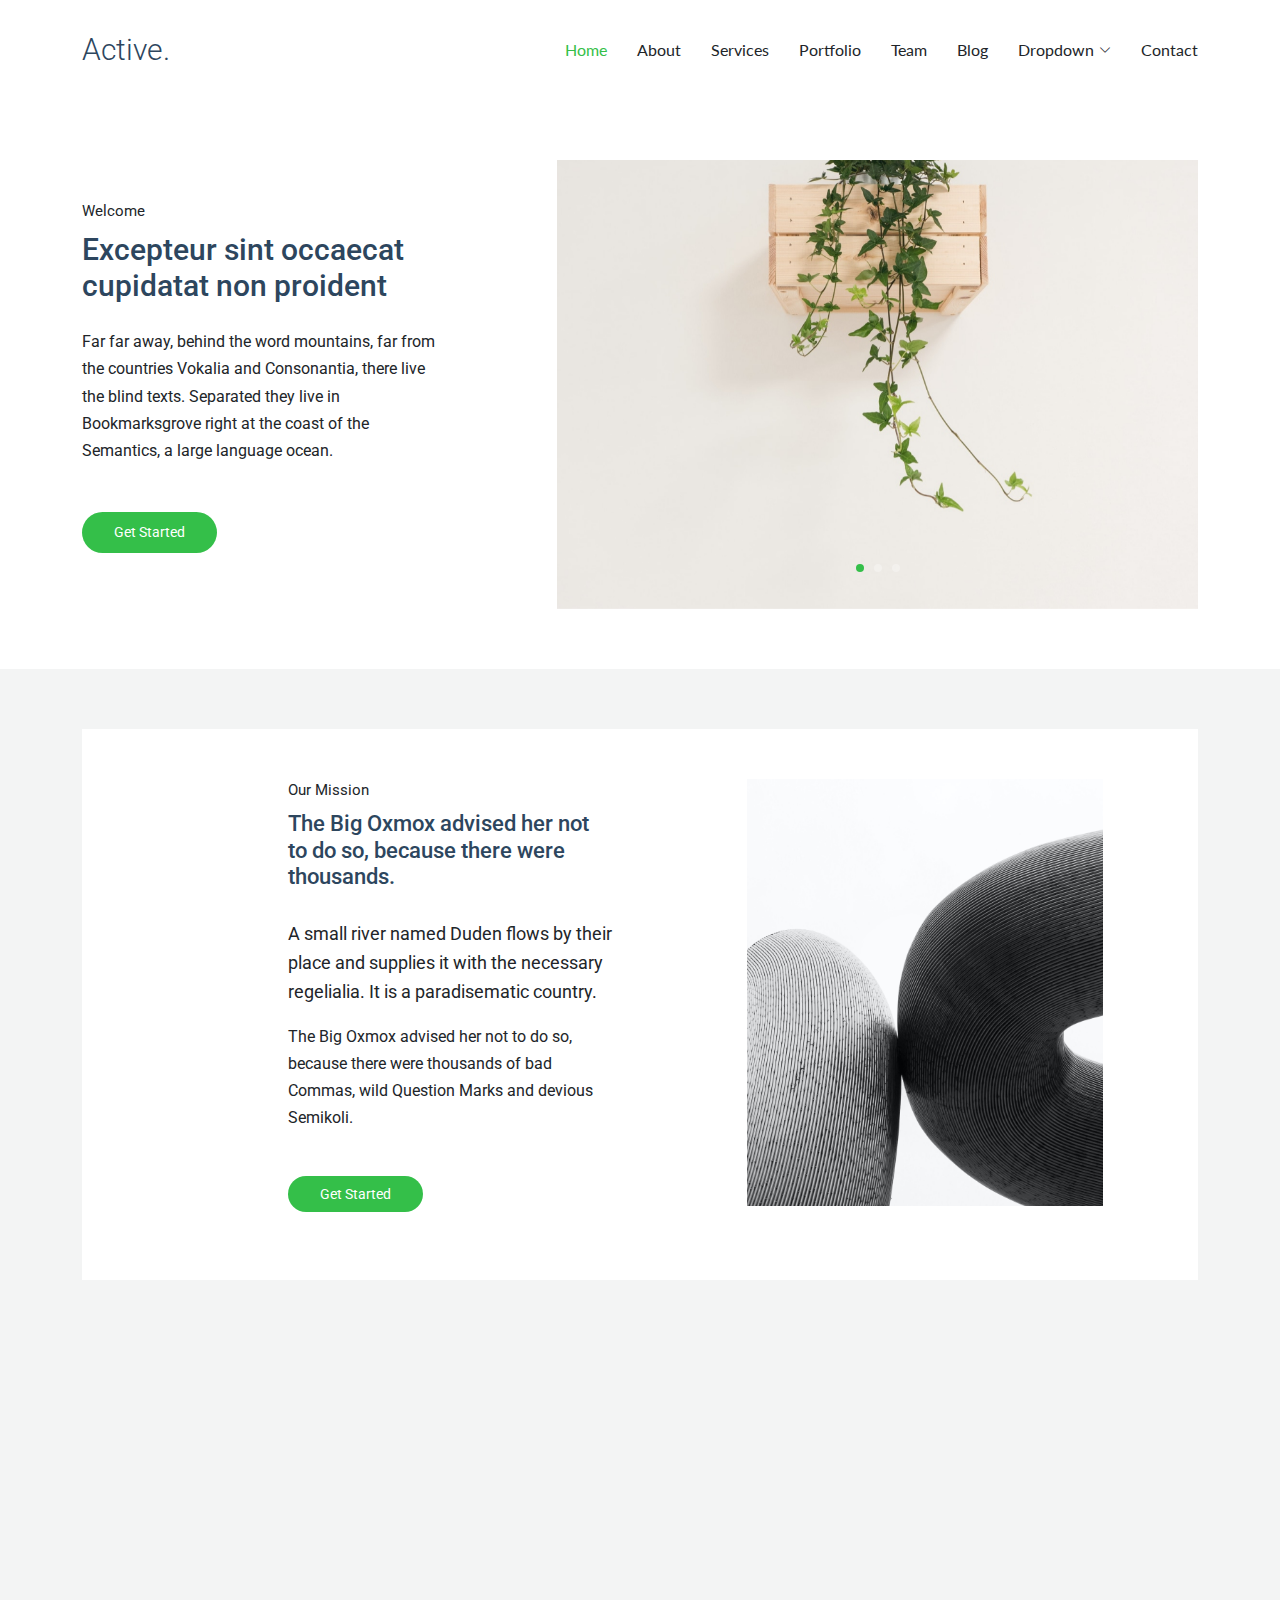
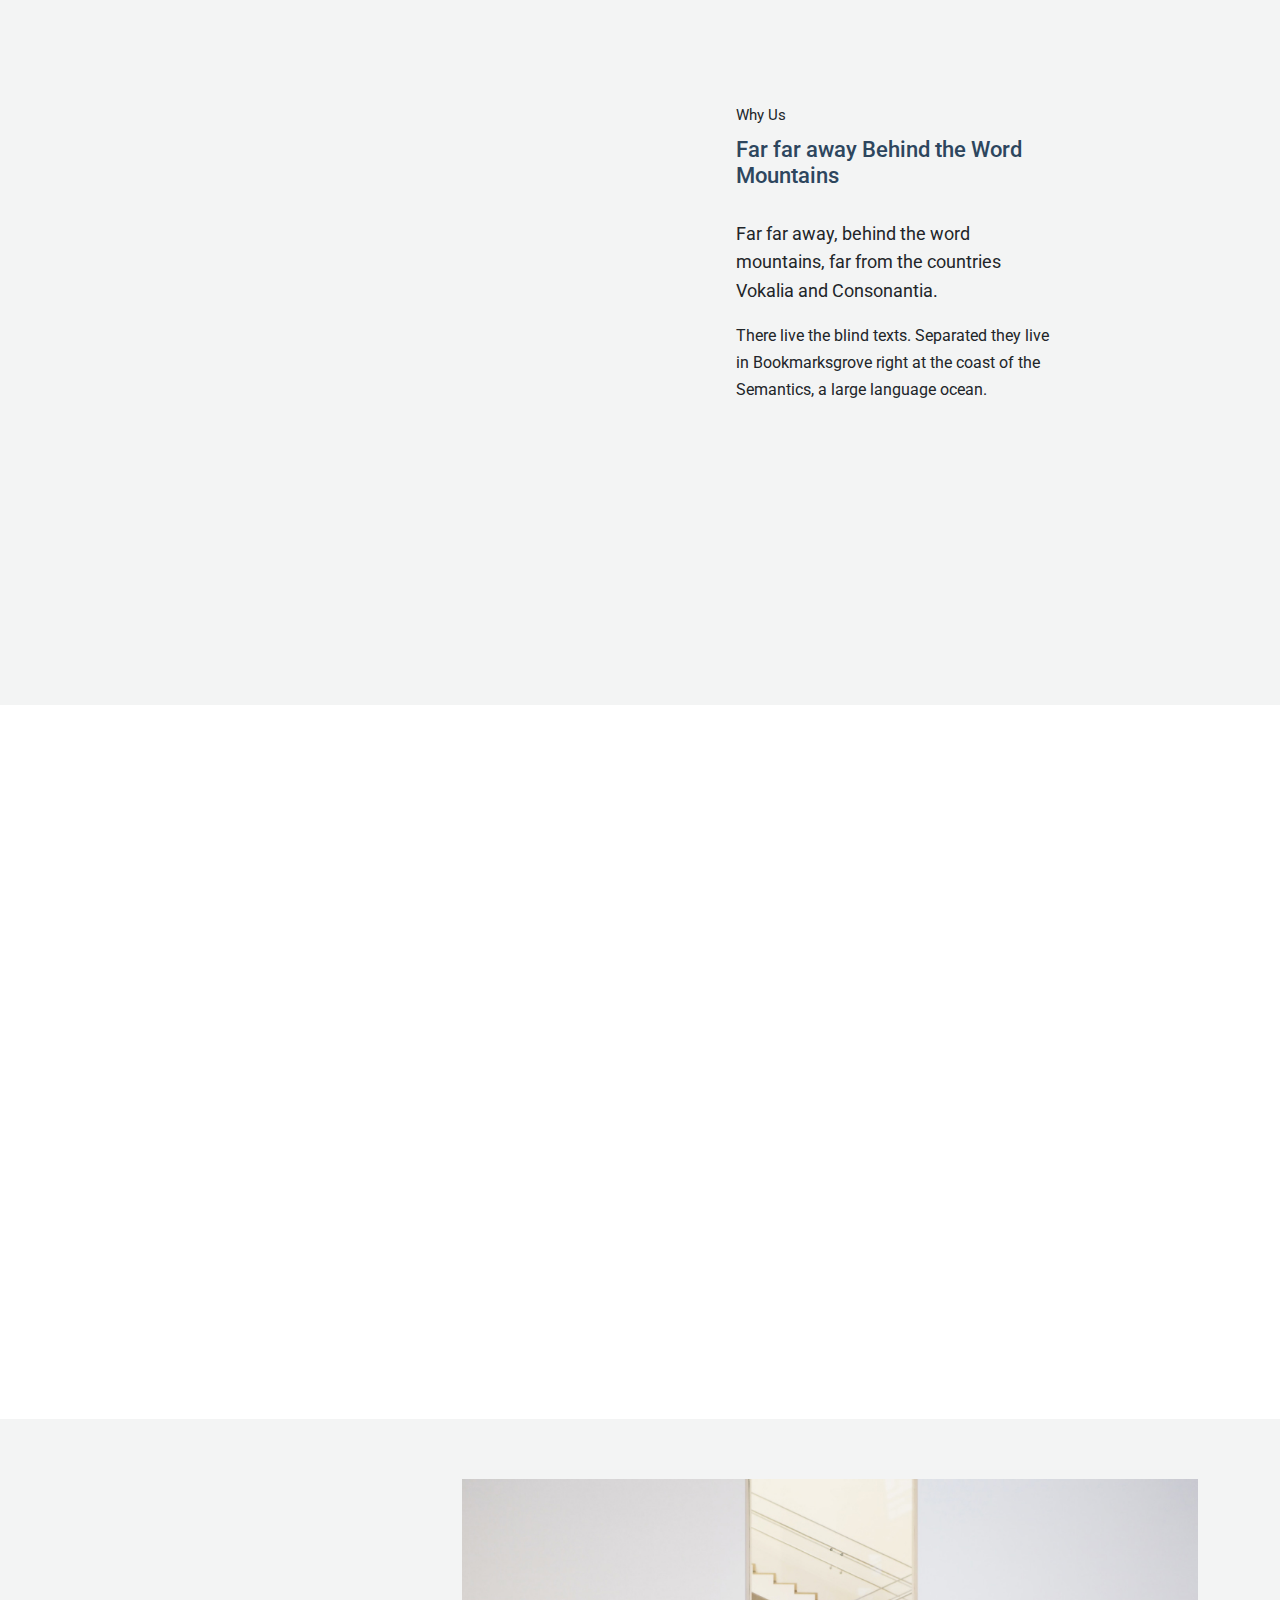
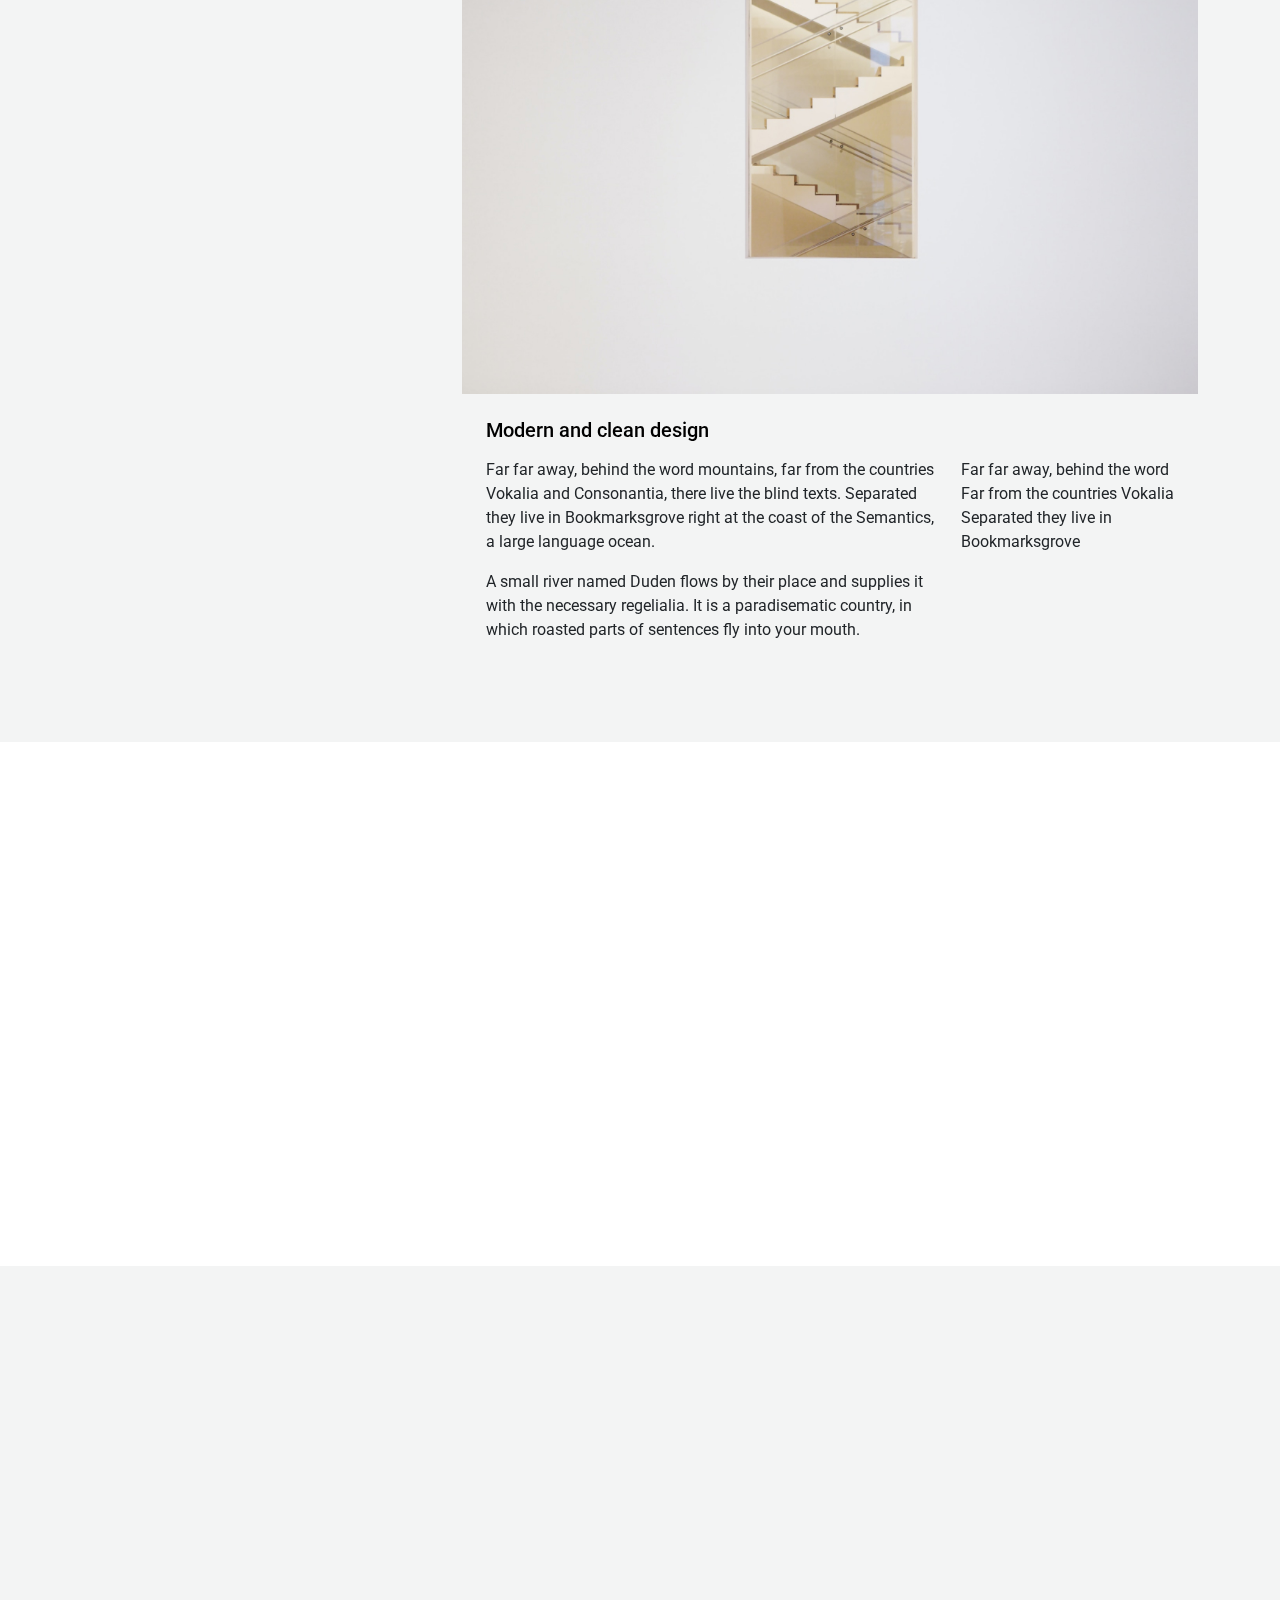
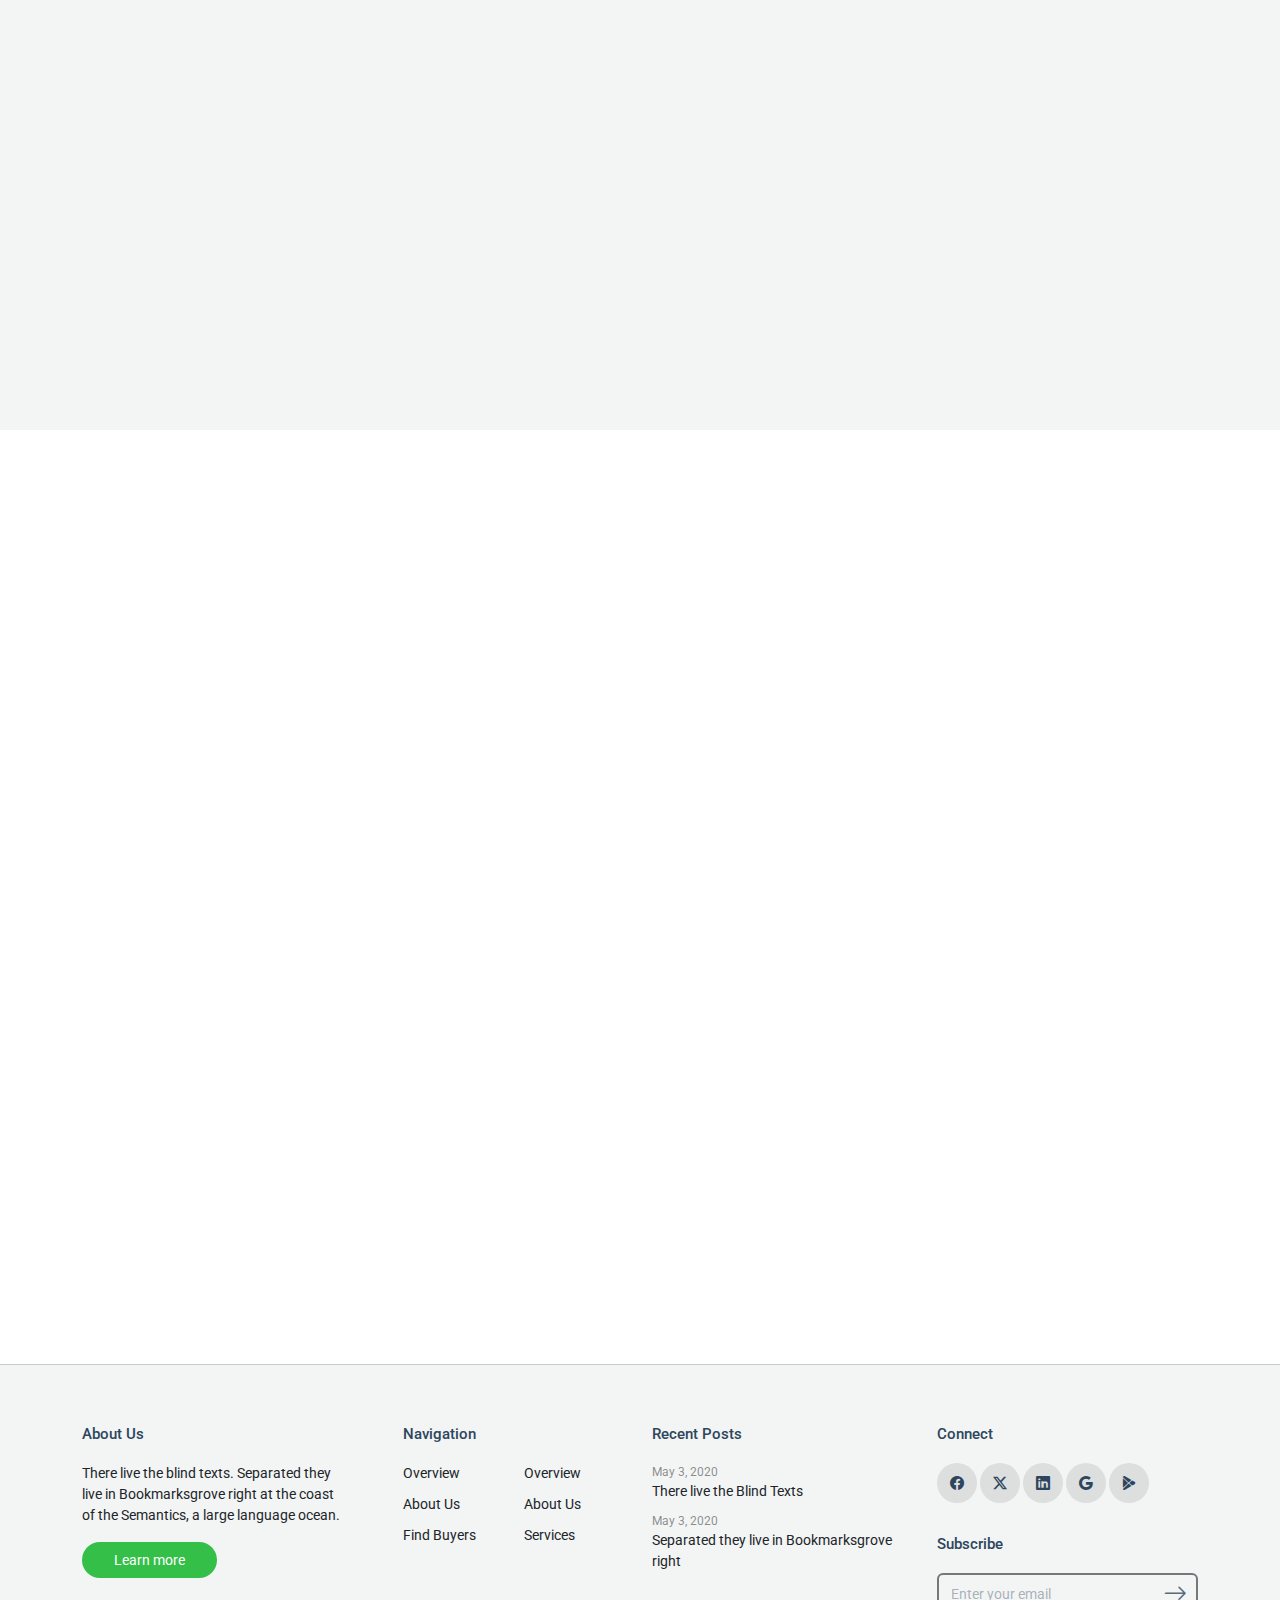
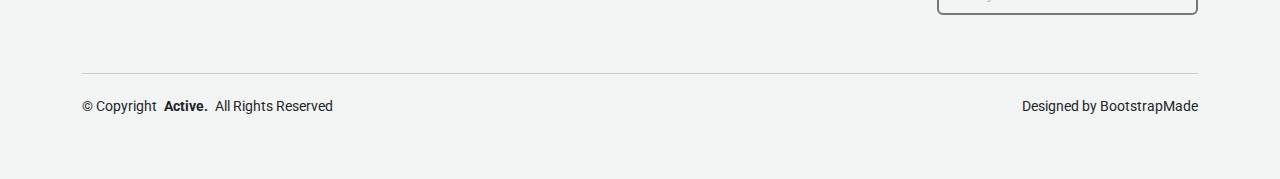
==== index.html @ b778bd04 "commit initial" ====
<!DOCTYPE html>
<html lang="en">

<head>
  <meta charset="utf-8">
  <meta content="width=device-width, initial-scale=1.0" name="viewport">
  <title>Index - Active Bootstrap Template</title>
  <meta content="" name="description">
  <meta content="" name="keywords">

  <!-- Favicons -->
  <link href="assets/img/favicon.png" rel="icon">
  <link href="assets/img/apple-touch-icon.png" rel="apple-touch-icon">

  <!-- Fonts -->
  <link href="https://fonts.googleapis.com" rel="preconnect">
  <link href="https://fonts.gstatic.com" rel="preconnect" crossorigin>
  <link href="https://fonts.googleapis.com/css2?family=Roboto:ital,wght@0,100;0,300;0,400;0,500;0,700;0,900;1,100;1,300;1,400;1,500;1,700;1,900&family=Lato:ital,wght@0,100;0,300;0,400;0,700;0,900;1,100;1,300;1,400;1,700;1,900&display=swap" rel="stylesheet">

  <!-- Vendor CSS Files -->
  <link href="assets/vendor/bootstrap/css/bootstrap.min.css" rel="stylesheet">
  <link href="assets/vendor/bootstrap-icons/bootstrap-icons.css" rel="stylesheet">
  <link href="assets/vendor/aos/aos.css" rel="stylesheet">
  <link href="assets/vendor/swiper/swiper-bundle.min.css" rel="stylesheet">
  <link href="assets/vendor/glightbox/css/glightbox.min.css" rel="stylesheet">

  <!-- Main CSS File -->
  <link href="assets/css/main.css" rel="stylesheet">

  <!-- =======================================================
  * Template Name: Active
  * Template URL: https://bootstrapmade.com/active-bootstrap-website-template/
  * Updated: Jun 29 2024 with Bootstrap v5.3.3
  * Author: BootstrapMade.com
  * License: https://bootstrapmade.com/license/
  ======================================================== -->
</head>

<body class="index-page">

  <header id="header" class="header d-flex align-items-center sticky-top">
    <div class="container-fluid container-xl position-relative d-flex align-items-center justify-content-between">

      <a href="index.html" class="logo d-flex align-items-center">
        <!-- Uncomment the line below if you also wish to use an image logo -->
        <!-- <img src="assets/img/logo.png" alt=""> -->
        <h1 class="sitename">Active.</h1>
      </a>

      <nav id="navmenu" class="navmenu">
        <ul>
          <li><a href="index.html" class="active">Home</a></li>
          <li><a href="about.html">About</a></li>
          <li><a href="services.html">Services</a></li>
          <li><a href="portfolio.html">Portfolio</a></li>
          <li><a href="team.html">Team</a></li>
          <li><a href="blog.html">Blog</a></li>
          <li class="dropdown"><a href="#"><span>Dropdown</span> <i class="bi bi-chevron-down toggle-dropdown"></i></a>
            <ul>
              <li><a href="#">Dropdown 1</a></li>
              <li class="dropdown"><a href="#"><span>Deep Dropdown</span> <i class="bi bi-chevron-down toggle-dropdown"></i></a>
                <ul>
                  <li><a href="#">Deep Dropdown 1</a></li>
                  <li><a href="#">Deep Dropdown 2</a></li>
                  <li><a href="#">Deep Dropdown 3</a></li>
                  <li><a href="#">Deep Dropdown 4</a></li>
                  <li><a href="#">Deep Dropdown 5</a></li>
                </ul>
              </li>
              <li><a href="#">Dropdown 2</a></li>
              <li><a href="#">Dropdown 3</a></li>
              <li><a href="#">Dropdown 4</a></li>
            </ul>
          </li>
          <li><a href="contact.html">Contact</a></li>
        </ul>
        <i class="mobile-nav-toggle d-xl-none bi bi-list"></i>
      </nav>

    </div>
  </header>

  <main class="main">

    <!-- About Section -->
    <section id="about" class="about section">

      <div class="container">
        <div class="row align-items-center justify-content-between">
          <div class="col-lg-7 mb-5 mb-lg-0 order-lg-2" data-aos="fade-up" data-aos-delay="400">
            <div class="swiper init-swiper">
              <script type="application/json" class="swiper-config">
                {
                  "loop": true,
                  "speed": 600,
                  "autoplay": {
                    "delay": 5000
                  },
                  "slidesPerView": "auto",
                  "pagination": {
                    "el": ".swiper-pagination",
                    "type": "bullets",
                    "clickable": true
                  },
                  "breakpoints": {
                    "320": {
                      "slidesPerView": 1,
                      "spaceBetween": 40
                    },
                    "1200": {
                      "slidesPerView": 1,
                      "spaceBetween": 1
                    }
                  }
                }
              </script>
              <div class="swiper-wrapper">
                <div class="swiper-slide">
                  <img src="assets/img/img_h_6.jpg" alt="Image" class="img-fluid">
                </div>
                <div class="swiper-slide">
                  <img src="assets/img/img_h_7.jpg" alt="Image" class="img-fluid">
                </div>
                <div class="swiper-slide">
                  <img src="assets/img/img_h_8.jpg" alt="Image" class="img-fluid">
                </div>
              </div>
              <div class="swiper-pagination"></div>
            </div>
          </div>
          <div class="col-lg-4 order-lg-1">
            <span class="section-subtitle" data-aos="fade-up">Welcome</span>
            <h1 class="mb-4" data-aos="fade-up">
              Excepteur sint occaecat cupidatat non proident
            </h1>
            <p data-aos="fade-up">
              Far far away, behind the word mountains, far from the countries
              Vokalia and Consonantia, there live the blind texts. Separated they
              live in Bookmarksgrove right at the coast of the Semantics, a large
              language ocean.
            </p>
            <p class="mt-5" data-aos="fade-up">
              <a href="#" class="btn btn-get-started">Get Started</a>
            </p>
          </div>
        </div>
      </div>
    </section><!-- /About Section -->

    <!-- About 2 Section -->
    <section id="about-2" class="about-2 section light-background">

      <div class="container">
        <div class="content">
          <div class="row justify-content-center">
            <div class="col-sm-12 col-md-5 col-lg-4 col-xl-4 order-lg-2 offset-xl-1 mb-4">
              <div class="img-wrap text-center text-md-left" data-aos="fade-up" data-aos-delay="100">
                <div class="img">
                  <img src="assets/img/img_v_3.jpg" alt="circle image" class="img-fluid">
                </div>
              </div>
            </div>

            <div class="offset-md-0 offset-lg-1 col-sm-12 col-md-5 col-lg-5 col-xl-4" data-aos="fade-up">
              <div class="px-3">
                <span class="content-subtitle">Our Mission</span>
                <h2 class="content-title text-start">
                  The Big Oxmox advised her not to do so, because there were
                  thousands.
                </h2>
                <p class="lead">
                  A small river named Duden flows by their place and supplies it
                  with the necessary regelialia. It is a paradisematic country.
                </p>
                <p class="mb-5">
                  The Big Oxmox advised her not to do so, because there were
                  thousands of bad Commas, wild Question Marks and devious Semikoli.
                </p>
                <p>
                  <a href="#" class="btn-get-started">Get Started</a>
                </p>
              </div>
            </div>
          </div>
        </div>
      </div>
    </section><!-- /About 2 Section -->

    <!-- Services Section -->
    <section id="services" class="services section light-background">

      <div class="container">
        <div class="row gy-4 justify-content-center">

          <div class="col-lg-3">
            <div class="services-item" data-aos="fade-up">
              <div class="services-icon">
                <i class="bi bi-bullseye"></i>
              </div>
              <div>
                <h3>Technology</h3>
                <p>Separated they live in Bookmarksgrove right at the coast</p>
              </div>
            </div>
          </div>

          <div class="col-lg-3">
            <div class="services-item" data-aos="fade-up" data-aos-delay="100">
              <div class="services-icon">
                <i class="bi bi-command"></i>
              </div>
              <div>
                <h3>Web Design</h3>
                <p>Separated they live in Bookmarksgrove right at the coast</p>
              </div>
            </div>
          </div>

          <div class="col-lg-3">
            <div class="services-item" data-aos="fade-up" data-aos-delay="200">
              <div class="services-icon">
                <i class="bi bi-bar-chart"></i>
              </div>
              <div>
                <h3>Branding</h3>
                <p>Separated they live in Bookmarksgrove right at the coast</p>
              </div>
            </div>
          </div>

        </div>
      </div>
    </section><!-- /Services Section -->

    <!-- Stats Section -->
    <section id="stats" class="stats section light-background">

      <div class="container">

        <div class="row gy-4 justify-content-center">

          <div class="col-lg-5">
            <div class="images-overlap">
              <img src="assets/img/img_v_1.jpg" alt="student" class="img-fluid img-1" data-aos="fade-up">
            </div>
          </div>

          <div class="col-lg-4 ps-lg-5">
            <span class="content-subtitle">Why Us</span>
            <h2 class="content-title">Far far away Behind the Word Mountains</h2>
            <p class="lead">
              Far far away, behind the word mountains, far from the countries
              Vokalia and Consonantia.
            </p>
            <p class="mb-5">
              There live the blind texts. Separated they live in Bookmarksgrove
              right at the coast of the Semantics, a large language ocean.
            </p>
            <div class="row mb-5 count-numbers">

              <!-- Start Stats Item -->
              <div class="col-4 counter" data-aos="fade-up" data-aos-delay="100">
                <span data-purecounter-separator="true" data-purecounter-start="0" data-purecounter-end="3919" data-purecounter-duration="1" class="purecounter number"></span>
                <span class="d-block">Coffee</span>
              </div>
              <!-- End Stats Item -->

              <!-- Start Stats Item -->
              <div class="col-4 counter" data-aos="fade-up" data-aos-delay="200">
                <span data-purecounter-separator="true" data-purecounter-start="0" data-purecounter-end="2831" data-purecounter-duration="1" class="purecounter number"></span>
                <span class="d-block">Codes</span>
              </div>
              <!-- End Stats Item -->

              <!-- Start Stats Item -->
              <div class="col-4 counter" data-aos="fade-up" data-aos-delay="300">
                <span data-purecounter-separator="true" data-purecounter-start="0" data-purecounter-end="1914" data-purecounter-duration="1" class="purecounter number"></span>
                <span class="d-block">Projects</span>
              </div>
              <!-- End Stats Item -->

            </div>
          </div>

        </div>

      </div>
    </section><!-- /Stats Section -->

    <!-- Blog Posts Section -->
    <section id="blog-posts" class="blog-posts section">
      <!-- Section Title -->
      <div class="container section-title" data-aos="fade-up">
        <p>Recent Posts</p>
        <h2>Blog Posts</h2>
      </div><!-- End Section Title -->
      <div class="container">

        <div class="row gy-4">
          <div class="col-md-6 col-lg-4">
            <div class="post-entry" data-aos="fade-up" data-aos-delay="100">
              <a href="#" class="thumb d-block"><img src="assets/img/img_h_4.jpg" alt="Image" class="img-fluid rounded"></a>

              <div class="post-content">
                <div class="meta">
                  <a href="#" class="cat">Development</a> •
                  <span class="date">July 20, 2020</span>
                </div>
                <h3><a href="#">There live the blind texts they live</a></h3>
                <p>
                  Far far away, behind the word mountains, far from the countries
                  Vokalia and Consonantia, there live the blind texts.
                </p>

                <div class="d-flex author align-items-center">
                  <div class="pic">
                    <img src="assets/img/team/team-3.jpg" alt="Image" class="img-fluid rounded-circle">
                  </div>
                  <div class="author-name">
                    <strong class="d-block">Winston Gold</strong>
                    <span class="">Lead Product Designer</span>
                  </div>
                </div>
              </div>
            </div>
          </div>

          <div class="col-md-6 col-lg-4">
            <div class="post-entry" data-aos="fade-up" data-aos-delay="200">
              <a href="#" class="thumb d-block"><img src="assets/img/img_h_2.jpg" alt="Image" class="img-fluid rounded"></a>

              <div class="post-content">
                <div class="meta">
                  <a href="#" class="cat">Development</a> •
                  <span class="date">July 20, 2020</span>
                </div>
                <h3><a href="#">There live the blind texts they live</a></h3>
                <p>
                  Far far away, behind the word mountains, far from the countries
                  Vokalia and Consonantia, there live the blind texts.
                </p>

                <div class="d-flex author align-items-center">
                  <div class="pic">
                    <img src="assets/img/team/team-2.jpg" alt="Image" class="img-fluid rounded-circle">
                  </div>
                  <div class="author-name">
                    <strong class="d-block">Winston Gold</strong>
                    <span class="">Lead Product Designer</span>
                  </div>
                </div>
              </div>
            </div>
          </div>

          <div class="col-md-6 col-lg-4">
            <div class="post-entry" data-aos="fade-up" data-aos-delay="300">
              <a href="#" class="thumb d-block"><img src="assets/img/img_h_3.jpg" alt="Image" class="img-fluid rounded"></a>

              <div class="post-content">
                <div class="meta">
                  <a href="#" class="cat">Development</a> •
                  <span class="date">July 20, 2020</span>
                </div>
                <h3><a href="#">There live the blind texts they live</a></h3>
                <p>
                  Far far away, behind the word mountains, far from the countries
                  Vokalia and Consonantia, there live the blind texts.
                </p>

                <div class="d-flex author align-items-center">
                  <div class="pic">
                    <img src="assets/img/team/team-1.jpg" alt="Image" class="img-fluid rounded-circle">
                  </div>
                  <div class="author-name">
                    <strong class="d-block">Winston Gold</strong>
                    <span class="">Lead Product Designer</span>
                  </div>
                </div>
              </div>
            </div>
          </div>
        </div>
      </div>
    </section><!-- /Blog Posts Section -->

    <!-- Tabs Section -->
    <section id="tabs" class="tabs section light-background">

      <div class="container">
        <div class="row gap-x-lg-4 justify-content-between">
          <div class="col-lg-4 js-custom-dots">
            <a href="#" class="service-item link horizontal d-flex active" data-aos="fade-left" data-aos-delay="0">
              <div class="service-icon color-1 mb-4">
                <i class="bi bi-alarm"></i>
              </div>
              <!-- /.icon -->
              <div class="service-contents">
                <h3>Modern and clean design</h3>
                <p>
                  Far far away, behind the word mountains, far from the countries .
                </p>
              </div>
              <!-- /.service-contents-->
            </a>
            <!-- /.service -->

            <a href="#" class="service-item link horizontal d-flex" data-aos="fade-left" data-aos-delay="100">
              <div class="service-icon color-2 mb-4">
                <i class="bi bi-bag-check"></i>
              </div>
              <!-- /.icon -->
              <div class="service-contents">
                <h3>Sell Products</h3>
                <p>
                  Far far away, behind the word mountains, far from the countries .
                </p>
              </div>
              <!-- /.service-contents-->
            </a>
            <!-- /.service -->

            <a href="#" class="service-item link horizontal d-flex" data-aos="fade-left" data-aos-delay="200">
              <div class="service-icon color-3 mb-4">
                <i class="bi bi-briefcase"></i>
              </div>
              <!-- /.icon -->
              <div class="service-contents">
                <h3>Success Every Day</h3>
                <p>
                  Far far away, behind the word mountains, far from the countries .
                </p>
              </div>
              <!-- /.service-contents-->
            </a>
            <!-- /.service -->

            <a href="#" class="service-item link horizontal d-flex" data-aos="fade-left" data-aos-delay="300">
              <div class="service-icon color-4 mb-4">
                <i class="bi bi-easel"></i>
              </div>
              <!-- /.icon -->
              <div class="service-contents">
                <h3>Bring Ideas to Life</h3>
                <p>
                  Far far away, behind the word mountains, far from the countries .
                </p>
              </div>
              <!-- /.service-contents-->
            </a>
            <!-- /.service -->
          </div>

          <div class="col-lg-8">
            <div class="swiper init-swiper-tabs">
              <script type="application/json" class="swiper-config">
                {
                  "loop": true,
                  "speed": 600,
                  "autoHeight": true,
                  "autoplay": {
                    "delay": 5000
                  },
                  "slidesPerView": "auto",
                  "pagination": {
                    "el": ".swiper-pagination",
                    "type": "bullets",
                    "clickable": true
                  },
                  "breakpoints": {
                    "320": {
                      "slidesPerView": 1,
                      "spaceBetween": 40
                    },
                    "1200": {
                      "slidesPerView": 1,
                      "spaceBetween": 1
                    }
                  }
                }
              </script>
              <div class="swiper-wrapper">
                <div class="swiper-slide">
                  <img src="assets/img/img_h_1.jpg" alt="Image" class="img-fluid">
                  <div class="p-4">
                    <h3 class="text-black h5 mb-3">Modern and clean design</h3>
                    <div class="row">
                      <div class="col-lg-8">
                        <p>
                          Far far away, behind the word mountains, far from the
                          countries Vokalia and Consonantia, there live the blind
                          texts. Separated they live in Bookmarksgrove right at the
                          coast of the Semantics, a large language ocean.
                        </p>
                        <p>
                          A small river named Duden flows by their place and
                          supplies it with the necessary regelialia. It is a
                          paradisematic country, in which roasted parts of sentences
                          fly into your mouth.
                        </p>
                      </div>
                      <div class="col-lg-4">
                        <ul class="list-unstyled list-check">
                          <li>Far far away, behind the word</li>
                          <li>Far from the countries Vokalia</li>
                          <li>Separated they live in Bookmarksgrove</li>
                        </ul>
                      </div>
                    </div>
                  </div>
                </div>
                <div class="swiper-slide">
                  <img src="assets/img/img_h_2.jpg" alt="Image" class="img-fluid">
                </div>
                <div class="swiper-slide">
                  <img src="assets/img/img_h_3.jpg" alt="Image" class="img-fluid">
                </div>
                <div class="swiper-slide">
                  <img src="assets/img/img_h_4.jpg" alt="Image" class="img-fluid">
                </div>
              </div>
            </div>
          </div>
        </div>
      </div>
    </section><!-- /Tabs Section -->

    <!-- Services 2 Section -->
    <section id="services-2" class="services-2 section">

      <div class="container">
        <div class="row justify-content-center" data-aos="fade-up">
          <div class="col-md-6 col-lg-4">
            <span class="content-subtitle">Our Services</span>
            <h2 class="content-title">
              Far far away, behind the word mountains, far from the countries
              Vokalia
            </h2>
            <p class="lead">
              Far far away, behind the word mountains, far from the countries
              Vokalia and Consonantia, there live the blind texts.
            </p>
            <p class="mb-5">
              Separated they live in Bookmarksgrove right at the coast of the
              Semantics, a large language ocean.
            </p>
            <p>
              <a href="#" class="btn btn-get-started">Get Started</a>
            </p>
          </div>
          <div class="col-md-6 col-lg-6 ps-lg-5">
            <div class="row">
              <div class="col-6 col-sm-6 col-md-6 col-lg-6">
                <div class="services-item" data-aos="fade-up" data-aos-delay="">
                  <div class="services-icon">
                    <i class="bi bi-search"></i>
                  </div>
                  <div>
                    <h3>Square</h3>
                    <p>Separated they live in Bookmarksgrove right at the coast</p>
                  </div>
                </div>
              </div>
              <div class="col-6 col-sm-6 col-md-6 col-lg-6">
                <div class="services-item" data-aos="fade-up" data-aos-delay="100">
                  <div class="services-icon">
                    <i class="bi bi-command"></i>
                  </div>
                  <div>
                    <h3>Technology</h3>
                    <p>Separated they live in Bookmarksgrove right at the coast</p>
                  </div>
                </div>
              </div>
              <div class="col-6 col-sm-6 col-md-6 col-lg-6">
                <div class="services-item" data-aos="fade-up" data-aos-delay="200">
                  <div class="services-icon">
                    <i class="bi bi-grid"></i>
                  </div>
                  <div>
                    <h3>Brilliant Ideas</h3>
                    <p>Separated they live in Bookmarksgrove right at the coast</p>
                  </div>
                </div>
              </div>

              <div class="col-6 col-sm-6 col-md-6 col-lg-6">
                <div class="services-item" data-aos="fade-up" data-aos-delay="300">
                  <div class="services-icon">
                    <i class="bi bi-globe"></i>
                  </div>
                  <div>
                    <h3>Blueprint</h3>
                    <p>Separated they live in Bookmarksgrove right at the coast</p>
                  </div>
                </div>
              </div>
            </div>
          </div>
        </div>
      </div>
    </section><!-- /Services 2 Section -->

    <!-- Pricing Section -->
    <section id="pricing" class="pricing section light-background">

      <!-- Section Title -->
      <div class="container section-title" data-aos="fade-up">
        <p>Plans</p>
        <h2>Pricing Table</h2>
      </div><!-- End Section Title -->

      <div class="container">

        <div class="row gy-4">

          <div class="col-lg-4 col-md-6" data-aos="fade-up" data-aos-delay="100">
            <div class="pricing-item">
              <h3>Free</h3>
              <h4><sup>$</sup>0<span> / month</span></h4>
              <ul>
                <li>Aida dere</li>
                <li>Nec feugiat nisl</li>
                <li>Nulla at volutpat dola</li>
                <li class="na">Pharetra massa</li>
                <li class="na">Massa ultricies mi</li>
              </ul>
              <div class="btn-wrap">
                <a href="#" class="btn-buy">Buy Now</a>
              </div>
            </div>
          </div><!-- End Pricing Item -->

          <div class="col-lg-4 col-md-6" data-aos="fade-up" data-aos-delay="200">
            <div class="pricing-item recommended">
              <span class="recommended-badge">Recommended</span>
              <h3>Business</h3>
              <h4><sup>$</sup>19<span> / month</span></h4>
              <ul>
                <li>Aida dere</li>
                <li>Nec feugiat nisl</li>
                <li>Nulla at volutpat dola</li>
                <li>Pharetra massa</li>
                <li class="na">Massa ultricies mi</li>
              </ul>
              <div class="btn-wrap">
                <a href="#" class="btn-buy">Buy Now</a>
              </div>
            </div>
          </div><!-- End Pricing Item -->

          <div class="col-lg-4 col-md-6" data-aos="fade-up" data-aos-delay="300">
            <div class="pricing-item">
              <h3>Developer</h3>
              <h4><sup>$</sup>29<span> / month</span></h4>
              <ul>
                <li>Aida dere</li>
                <li>Nec feugiat nisl</li>
                <li>Nulla at volutpat dola</li>
                <li>Pharetra massa</li>
                <li>Massa ultricies mi</li>
              </ul>
              <div class="btn-wrap">
                <a href="#" class="btn-buy">Buy Now</a>
              </div>
            </div>
          </div><!-- End Pricing Item -->

        </div>

      </div>

    </section><!-- /Pricing Section -->

    <!-- Faq Section -->
    <section id="faq" class="faq section">
      <!-- Section Title -->
      <div class="container section-title" data-aos="fade-up">
        <p>Plans</p>
        <h2>Frequently Asked Questions</h2>
      </div><!-- End Section Title -->

      <div class="container" data-aos="fade-up">
        <div class="row">
          <div class="col-12">
            <div class="custom-accordion" id="accordion-faq">
              <div class="accordion-item">
                <h2 class="mb-0">
                  <button class="btn btn-link" type="button" data-bs-toggle="collapse" data-bs-target="#collapse-faq-1">
                    How to download and register?
                  </button>
                </h2>

                <div id="collapse-faq-1" class="collapse show" aria-labelledby="headingOne" data-parent="#accordion-faq">
                  <div class="accordion-body">
                    Far far away, behind the word mountains, far from the countries
                    Vokalia and Consonantia, there live the blind texts. Separated
                    they live in Bookmarksgrove right at the coast of the Semantics,
                    a large language ocean.
                  </div>
                </div>
              </div>
              <!-- .accordion-item -->

              <div class="accordion-item">
                <h2 class="mb-0">
                  <button class="btn btn-link collapsed" type="button" data-bs-toggle="collapse" data-bs-target="#collapse-faq-2" "="">
                How to create your paypal account?
              </button>
            </h2>
            <div id=" collapse-faq-2" class="collapse" aria-labelledby="headingTwo" data-parent="#accordion-faq">
                    <div class="accordion-body">
                      A small river named Duden flows by their place and supplies it
                      with the necessary regelialia. It is a paradisematic country, in
                      which roasted parts of sentences fly into your mouth.
                    </div>
              </div>
            </div>
            <!-- .accordion-item -->

            <div class="accordion-item">
              <h2 class="mb-0">
                <button class="btn btn-link collapsed" type="button" data-bs-toggle="collapse" data-bs-target="#collapse-faq-3">
                  How to link your paypal and bank account?
                </button>
              </h2>

              <div id="collapse-faq-3" class="collapse" aria-labelledby="headingThree" data-parent="#accordion-faq">
                <div class="accordion-body">
                  When she reached the first hills of the Italic Mountains, she
                  had a last view back on the skyline of her hometown
                  Bookmarksgrove, the headline of Alphabet Village and the subline
                  of her own road, the Line Lane. Pityful a rethoric question ran
                  over her cheek, then she continued her way.
                </div>
              </div>
            </div>
            <!-- .accordion-item -->

          </div>
        </div>
      </div>
      </div>
    </section><!-- /Faq Section -->

    <!-- Testimonials Section -->
    <section id="testimonials" class="testimonials section">
      <!-- Section Title -->
      <div class="container section-title" data-aos="fade-up">
        <p>Happy Customers</p>
        <h2>Testimonials</h2>
      </div><!-- End Section Title -->

      <div class="container" data-aos="fade-up">
        <div class="row justify-content-center">
          <div class="col-lg-7">
            <div class="swiper init-swiper">
              <script type="application/json" class="swiper-config">
                {
                  "loop": true,
                  "speed": 600,
                  "autoplay": {
                    "delay": 5000
                  },
                  "slidesPerView": "auto",
                  "pagination": {
                    "el": ".swiper-pagination",
                    "type": "bullets",
                    "clickable": true
                  },
                  "breakpoints": {
                    "320": {
                      "slidesPerView": 1,
                      "spaceBetween": 40
                    },
                    "1200": {
                      "slidesPerView": 1,
                      "spaceBetween": 1
                    }
                  }
                }
              </script>
              <div class="swiper-wrapper">
                <div class="swiper-slide">
                  <div class="testimonial mx-auto">
                    <figure class="img-wrap">
                      <img src="assets/img/testimonials/testimonials-1.jpg" alt="Image" class="img-fluid">
                    </figure>
                    <h3 class="name">Adam Aderson</h3>
                    <blockquote>
                      <p>
                        “There live the blind texts. Separated they live in
                        Bookmarksgrove right at the coast of the Semantics, a large
                        language ocean.”
                      </p>
                    </blockquote>
                  </div>
                </div>
                <div class="swiper-slide">
                  <div class="testimonial mx-auto">
                    <figure class="img-wrap">
                      <img src="assets/img/testimonials/testimonials-2.jpg" alt="Image" class="img-fluid">
                    </figure>
                    <h3 class="name">Lukas Devlin</h3>
                    <blockquote>
                      <p>
                        “There live the blind texts. Separated they live in
                        Bookmarksgrove right at the coast of the Semantics, a large
                        language ocean.”
                      </p>
                    </blockquote>
                  </div>
                </div>
                <div class="swiper-slide">
                  <div class="testimonial mx-auto">
                    <figure class="img-wrap">
                      <img src="assets/img/testimonials/testimonials-3.jpg" alt="Image" class="img-fluid">
                    </figure>
                    <h3 class="name">Kayla Bryant</h3>
                    <blockquote>
                      <p>
                        “There live the blind texts. Separated they live in
                        Bookmarksgrove right at the coast of the Semantics, a large
                        language ocean.”
                      </p>
                    </blockquote>
                  </div>
                </div>
              </div>
              <div class="swiper-pagination"></div>
            </div>
          </div>
        </div>
      </div>
    </section><!-- /Testimonials Section -->

  </main>

  <footer id="footer" class="footer light-background">
    <div class="container">
      <div class="row g-4">
        <div class="col-md-6 col-lg-3 mb-3 mb-md-0">
          <div class="widget">
            <h3 class="widget-heading">About Us</h3>
            <p class="mb-4">
              There live the blind texts. Separated they live in Bookmarksgrove
              right at the coast of the Semantics, a large language ocean.
            </p>
            <p class="mb-0">
              <a href="#" class="btn-learn-more">Learn more</a>
            </p>
          </div>
        </div>
        <div class="col-md-6 col-lg-3 ps-lg-5 mb-3 mb-md-0">
          <div class="widget">
            <h3 class="widget-heading">Navigation</h3>
            <ul class="list-unstyled float-start me-5">
              <li><a href="#">Overview</a></li>
              <li><a href="#">About Us</a></li>
              <li><a href="#">Find Buyers</a></li>
            </ul>
            <ul class="list-unstyled float-start">
              <li><a href="#">Overview</a></li>
              <li><a href="#">About Us</a></li>
              <li><a href="#">Services</a></li>
            </ul>
          </div>
        </div>
        <div class="col-md-6 col-lg-3 pl-lg-5">
          <div class="widget">
            <h3 class="widget-heading">Recent Posts</h3>
            <ul class="list-unstyled footer-blog-entry">
              <li>
                <span class="d-block date">May 3, 2020</span>
                <a href="#">There live the Blind Texts</a>
              </li>
              <li>
                <span class="d-block date">May 3, 2020</span>
                <a href="#">Separated they live in Bookmarksgrove right</a>
              </li>
            </ul>
          </div>
        </div>
        <div class="col-md-6 col-lg-3 pl-lg-5">
          <div class="widget">
            <h3 class="widget-heading">Connect</h3>
            <ul class="list-unstyled social-icons light mb-3">
              <li>
                <a href="#"><span class="bi bi-facebook"></span></a>
              </li>
              <li>
                <a href="#"><span class="bi bi-twitter-x"></span></a>
              </li>
              <li>
                <a href="#"><span class="bi bi-linkedin"></span></a>
              </li>
              <li>
                <a href="#"><span class="bi bi-google"></span></a>
              </li>
              <li>
                <a href="#"><span class="bi bi-google-play"></span></a>
              </li>
            </ul>
          </div>

          <div class="widget">
            <div class="footer-subscribe">
              <h3 class="widget-heading">Subscribe</h3>
              <form action="forms/newsletter.php" method="post" class="php-email-form">
                <div class="mb-2">
                  <input type="text" class="form-control" name="email" placeholder="Enter your email">

                  <button type="submit" class="btn btn-link">
                    <span class="bi bi-arrow-right"></span>
                  </button>
                </div>
                <div class="loading">Loading</div>
                <div class="error-message"></div>
                <div class="sent-message">
                  Your subscription request has been sent. Thank you!
                </div>
              </form>
            </div>
          </div>
        </div>
      </div>

      <div class="copyright d-flex flex-column flex-md-row align-items-center justify-content-md-between">
        <p>© <span>Copyright</span> <strong class="px-1 sitename">Active.</strong> <span>All Rights Reserved</span></p>
        <div class="credits">
          <!-- All the links in the footer should remain intact. -->
          <!-- You can delete the links only if you've purchased the pro version. -->
          <!-- Licensing information: https://bootstrapmade.com/license/ -->
          <!-- Purchase the pro version with working PHP/AJAX contact form: [buy-url] -->
          Designed by <a href="https://bootstrapmade.com/">BootstrapMade</a>
        </div>
      </div>
    </div>
  </footer>

  <!-- Scroll Top -->
  <a href="#" id="scroll-top" class="scroll-top d-flex align-items-center justify-content-center"><i class="bi bi-arrow-up-short"></i></a>

  <!-- Preloader -->
  <div id="preloader"></div>

  <!-- Vendor JS Files -->
  <script src="assets/vendor/bootstrap/js/bootstrap.bundle.min.js"></script>
  <script src="assets/vendor/php-email-form/validate.js"></script>
  <script src="assets/vendor/aos/aos.js"></script>
  <script src="assets/vendor/swiper/swiper-bundle.min.js"></script>
  <script src="assets/vendor/purecounter/purecounter_vanilla.js"></script>
  <script src="assets/vendor/glightbox/js/glightbox.min.js"></script>
  <script src="assets/vendor/imagesloaded/imagesloaded.pkgd.min.js"></script>
  <script src="assets/vendor/isotope-layout/isotope.pkgd.min.js"></script>

  <!-- Main JS File -->
  <script src="assets/js/main.js"></script>

</body>

</html>
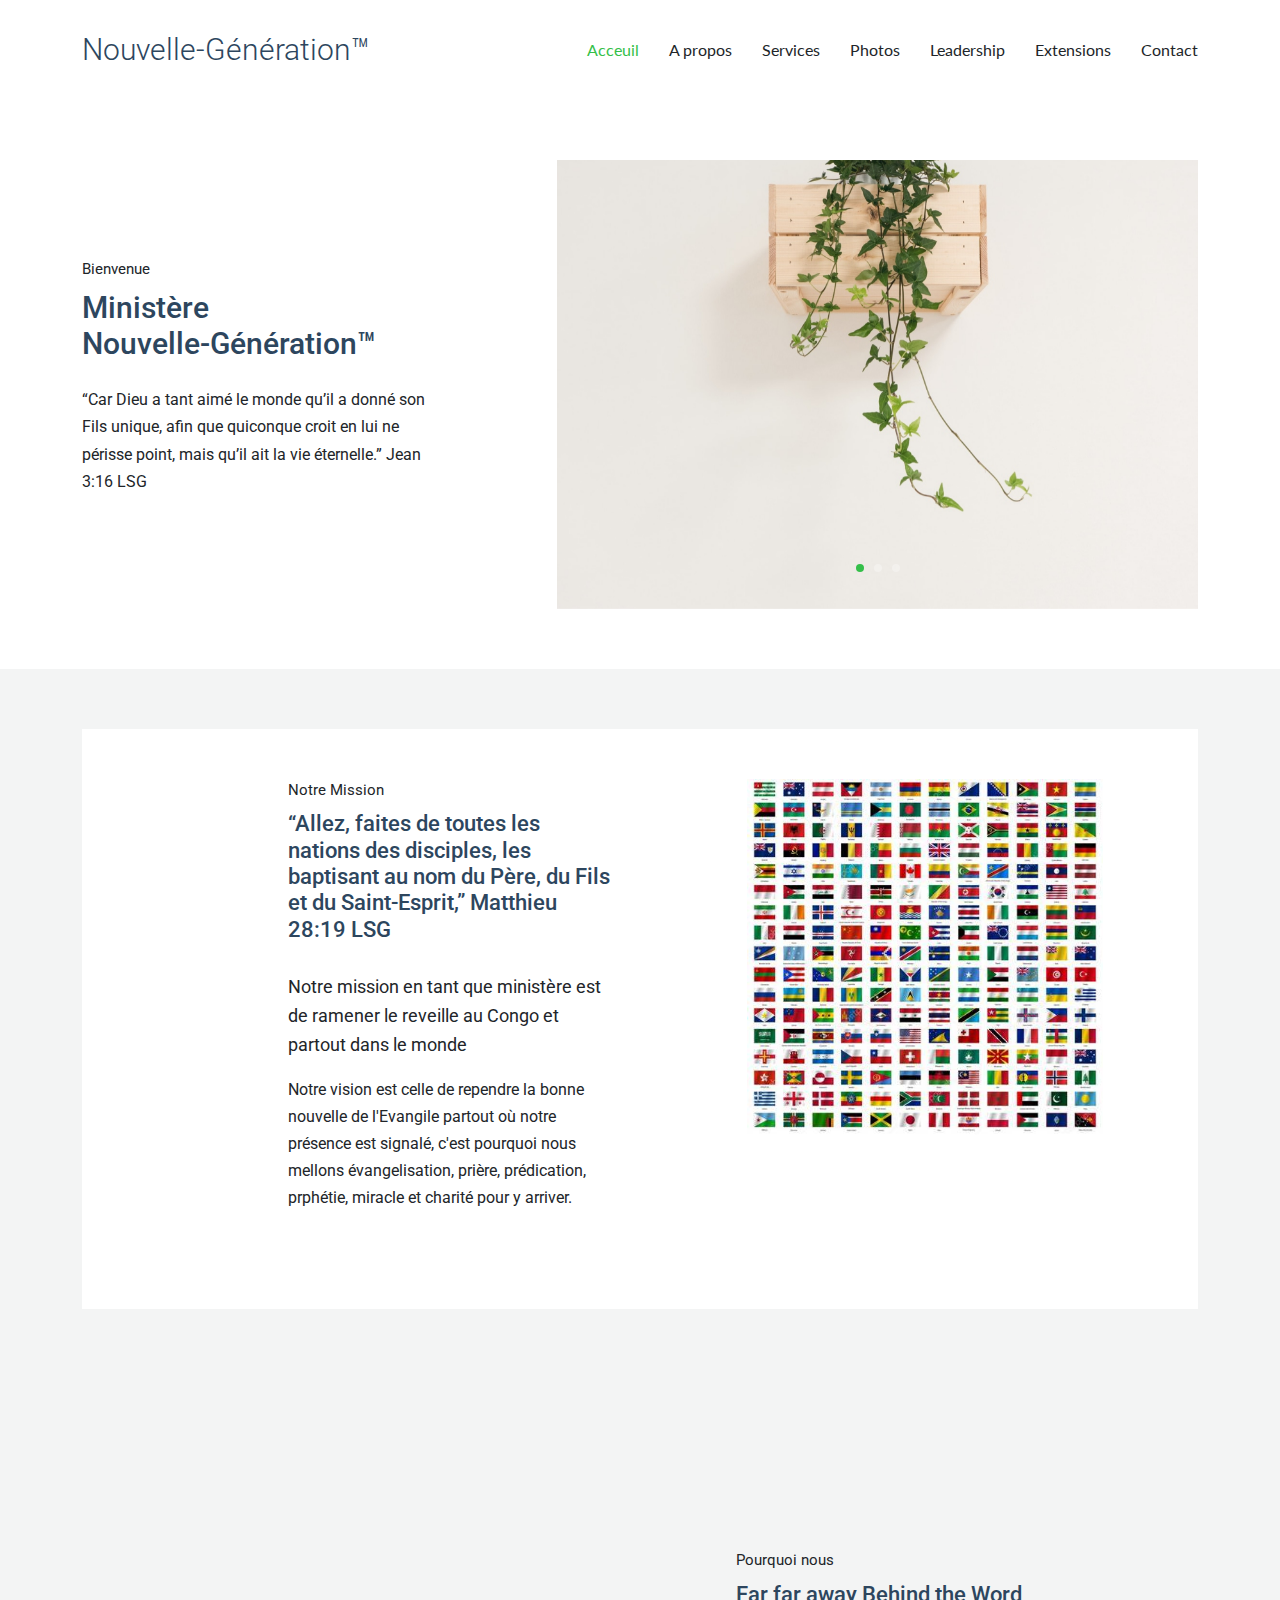
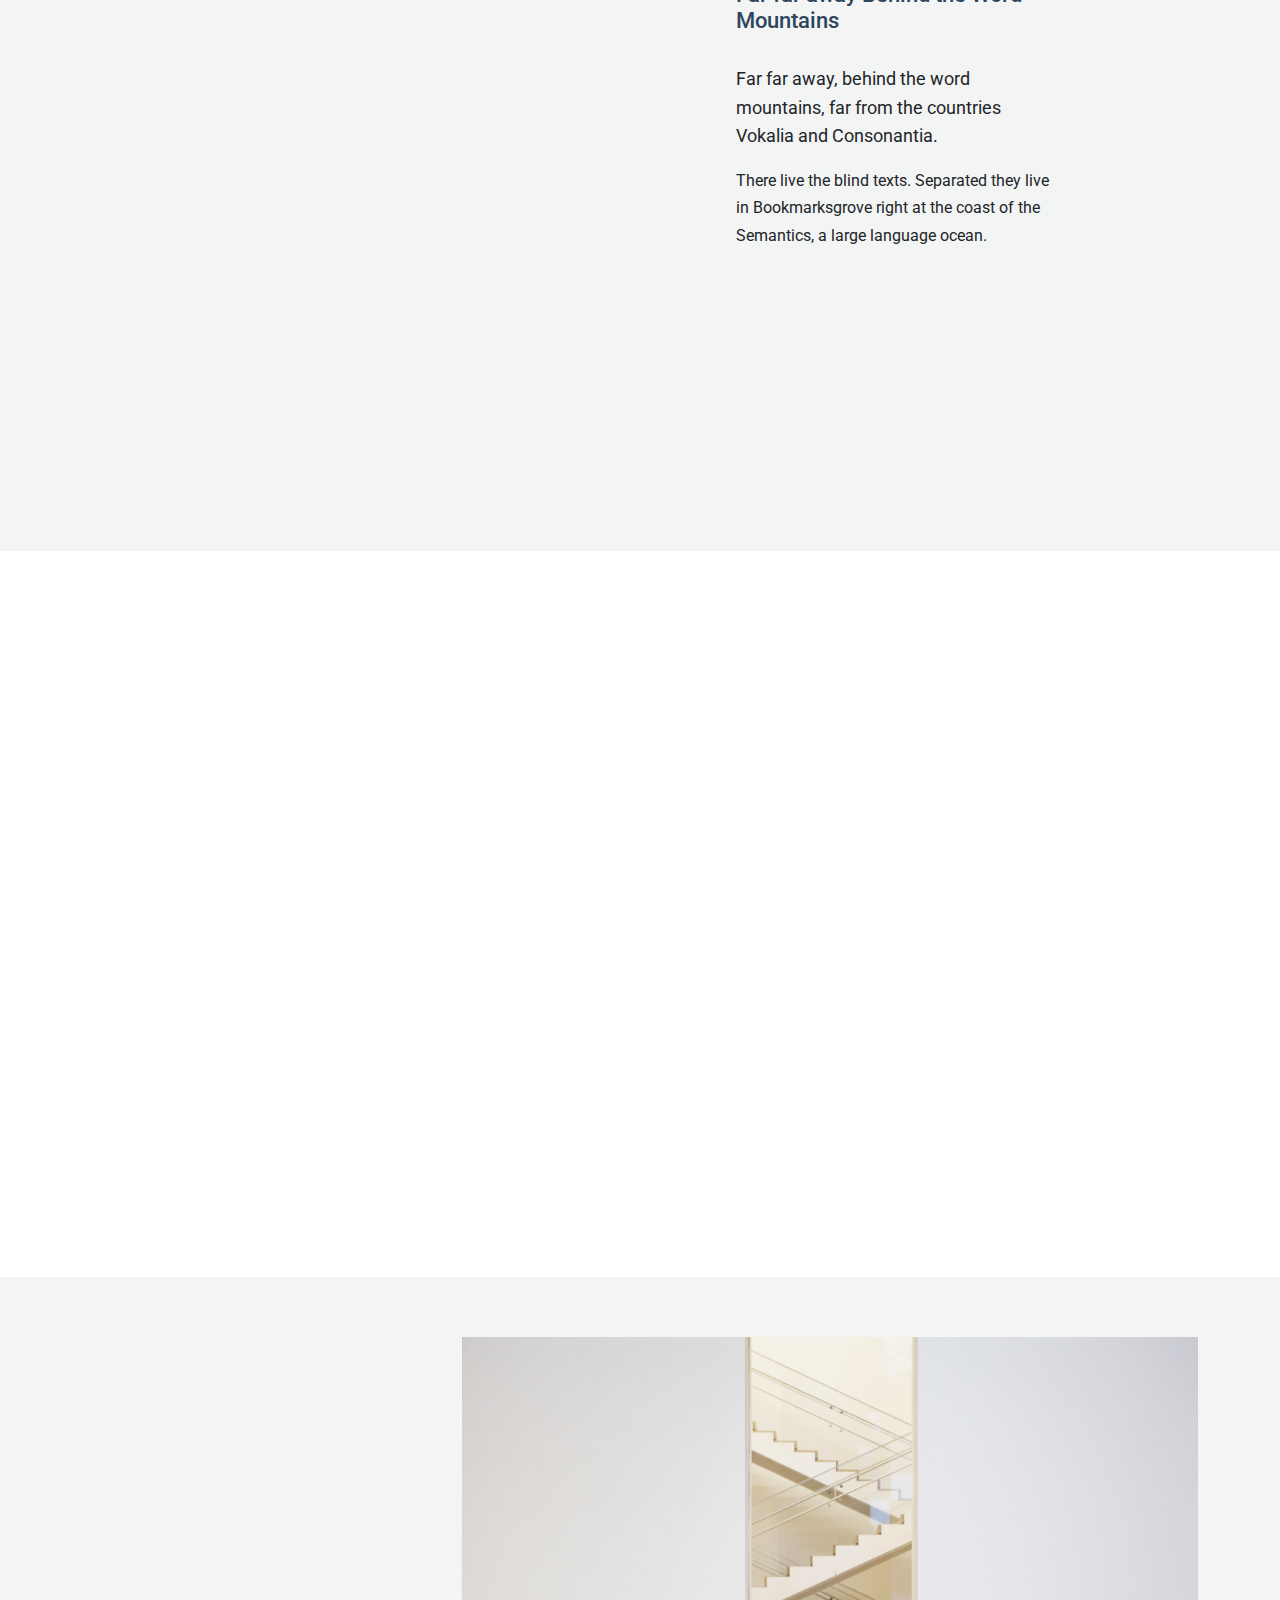
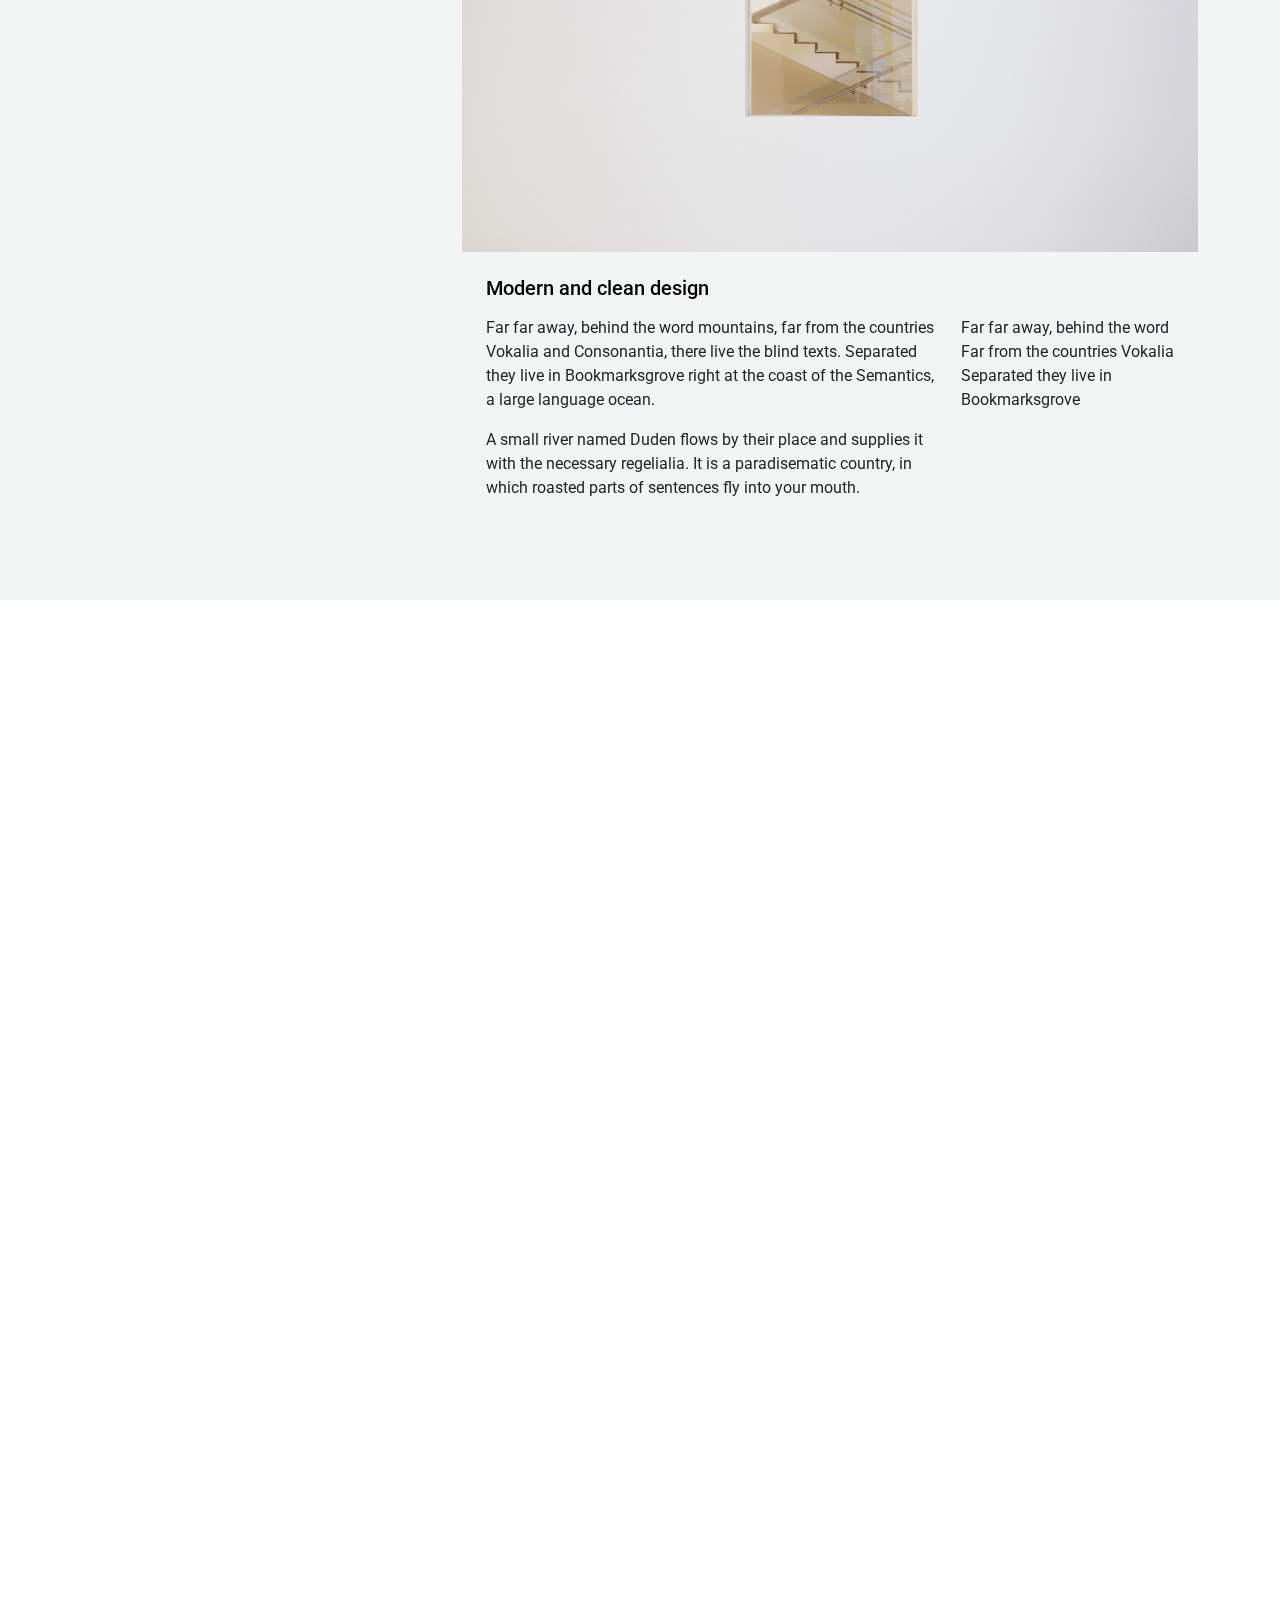
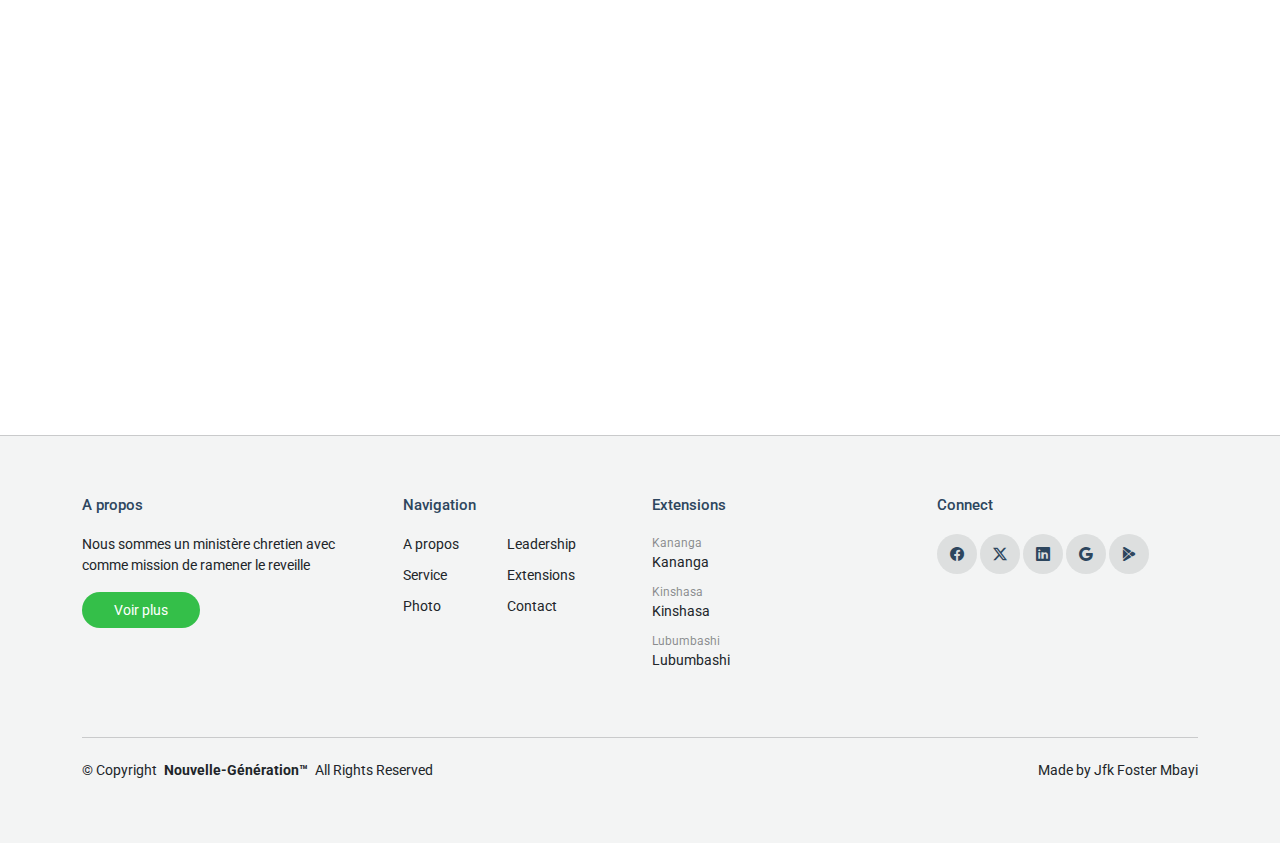
==== commit 2abb8150: "Modification de la page index" ====
--- a/index.html
+++ b/index.html
@@ -4,13 +4,13 @@
 <head>
   <meta charset="utf-8">
   <meta content="width=device-width, initial-scale=1.0" name="viewport">
-  <title>Index - Active Bootstrap Template</title>
+  <title>Nouvelle-Génération</title>
   <meta content="" name="description">
   <meta content="" name="keywords">
 
   <!-- Favicons -->
-  <link href="assets/img/favicon.png" rel="icon">
-  <link href="assets/img/apple-touch-icon.png" rel="apple-touch-icon">
+  <link href="assets/img/logo.png" rel="icon">
+  <link href="assets/img/logo.png" rel="apple-touch-icon">
 
   <!-- Fonts -->
   <link href="https://fonts.googleapis.com" rel="preconnect">
@@ -44,18 +44,18 @@
       <a href="index.html" class="logo d-flex align-items-center">
         <!-- Uncomment the line below if you also wish to use an image logo -->
         <!-- <img src="assets/img/logo.png" alt=""> -->
-        <h1 class="sitename">Active.</h1>
+        <h1 class="sitename">Nouvelle-Génération™</h1>
       </a>
 
       <nav id="navmenu" class="navmenu">
         <ul>
-          <li><a href="index.html" class="active">Home</a></li>
-          <li><a href="about.html">About</a></li>
+          <li><a href="index.html" class="active">Acceuil</a></li>
+          <li><a href="about.html">A propos</a></li>
           <li><a href="services.html">Services</a></li>
-          <li><a href="portfolio.html">Portfolio</a></li>
-          <li><a href="team.html">Team</a></li>
-          <li><a href="blog.html">Blog</a></li>
-          <li class="dropdown"><a href="#"><span>Dropdown</span> <i class="bi bi-chevron-down toggle-dropdown"></i></a>
+          <li><a href="portfolio.html">Photos</a></li>
+          <li><a href="team.html">Leadership</a></li>
+          <li><a href="blog.html">Extensions</a></li>
+          <!-- <li class="dropdown"><a href="#"><span>Dropdown</span> <i class="bi bi-chevron-down toggle-dropdown"></i></a>
             <ul>
               <li><a href="#">Dropdown 1</a></li>
               <li class="dropdown"><a href="#"><span>Deep Dropdown</span> <i class="bi bi-chevron-down toggle-dropdown"></i></a>
@@ -71,7 +71,7 @@
               <li><a href="#">Dropdown 3</a></li>
               <li><a href="#">Dropdown 4</a></li>
             </ul>
-          </li>
+          </li> -->
           <li><a href="contact.html">Contact</a></li>
         </ul>
         <i class="mobile-nav-toggle d-xl-none bi bi-list"></i>
@@ -129,19 +129,17 @@
             </div>
           </div>
           <div class="col-lg-4 order-lg-1">
-            <span class="section-subtitle" data-aos="fade-up">Welcome</span>
+            <span class="section-subtitle" data-aos="fade-up">Bienvenue</span>
             <h1 class="mb-4" data-aos="fade-up">
-              Excepteur sint occaecat cupidatat non proident
+              Ministère<br>Nouvelle-Génération™
             </h1>
             <p data-aos="fade-up">
-              Far far away, behind the word mountains, far from the countries
-              Vokalia and Consonantia, there live the blind texts. Separated they
-              live in Bookmarksgrove right at the coast of the Semantics, a large
-              language ocean.
+              “Car Dieu a tant aimé le monde qu’il a donné son Fils unique, afin que quiconque croit en lui ne périsse point, mais qu’il ait la vie éternelle.”
+‭‭Jean‬ ‭3‬:‭16‬ ‭LSG‬‬
             </p>
-            <p class="mt-5" data-aos="fade-up">
+            <!-- <p class="mt-5" data-aos="fade-up">
               <a href="#" class="btn btn-get-started">Get Started</a>
-            </p>
+            </p> -->
           </div>
         </div>
       </div>
@@ -156,29 +154,27 @@
             <div class="col-sm-12 col-md-5 col-lg-4 col-xl-4 order-lg-2 offset-xl-1 mb-4">
               <div class="img-wrap text-center text-md-left" data-aos="fade-up" data-aos-delay="100">
                 <div class="img">
-                  <img src="assets/img/img_v_3.jpg" alt="circle image" class="img-fluid">
+                  <img src="assets/img/nations.jpg" alt="circle image" class="img-fluid">
                 </div>
               </div>
             </div>
 
             <div class="offset-md-0 offset-lg-1 col-sm-12 col-md-5 col-lg-5 col-xl-4" data-aos="fade-up">
               <div class="px-3">
-                <span class="content-subtitle">Our Mission</span>
+                <span class="content-subtitle">Notre Mission</span>
                 <h2 class="content-title text-start">
-                  The Big Oxmox advised her not to do so, because there were
-                  thousands.
+                  “Allez, faites de toutes les nations des disciples, les baptisant au nom du Père, du Fils et du Saint-Esprit,”
+                  ‭‭Matthieu‬ ‭28‬:‭19‬ ‭LSG‬‬
                 </h2>
                 <p class="lead">
-                  A small river named Duden flows by their place and supplies it
-                  with the necessary regelialia. It is a paradisematic country.
+                  Notre mission en tant que ministère est de ramener le reveille au Congo et partout dans le monde
                 </p>
                 <p class="mb-5">
-                  The Big Oxmox advised her not to do so, because there were
-                  thousands of bad Commas, wild Question Marks and devious Semikoli.
+                  Notre vision est celle de rependre la bonne nouvelle de l'Evangile partout où notre présence est signalé, c'est pourquoi nous mellons évangelisation, prière, prédication, prphétie, miracle et charité pour y arriver.
                 </p>
-                <p>
+              <!--   <p>
                   <a href="#" class="btn-get-started">Get Started</a>
-                </p>
+                </p> -->
               </div>
             </div>
           </div>
@@ -190,7 +186,7 @@
     <section id="services" class="services section light-background">
 
       <div class="container">
-        <div class="row gy-4 justify-content-center">
+       <!--  <div class="row gy-4 justify-content-center">
 
           <div class="col-lg-3">
             <div class="services-item" data-aos="fade-up">
@@ -228,7 +224,7 @@
             </div>
           </div>
 
-        </div>
+        </div> -->
       </div>
     </section><!-- /Services Section -->
 
@@ -246,7 +242,7 @@
           </div>
 
           <div class="col-lg-4 ps-lg-5">
-            <span class="content-subtitle">Why Us</span>
+            <span class="content-subtitle">Pourquoi nous</span>
             <h2 class="content-title">Far far away Behind the Word Mountains</h2>
             <p class="lead">
               Far far away, behind the word mountains, far from the countries
@@ -256,30 +252,26 @@
               There live the blind texts. Separated they live in Bookmarksgrove
               right at the coast of the Semantics, a large language ocean.
             </p>
-            <div class="row mb-5 count-numbers">
-
-              <!-- Start Stats Item -->
+           <!--  <div class="row mb-5 count-numbers">
+
+              
               <div class="col-4 counter" data-aos="fade-up" data-aos-delay="100">
                 <span data-purecounter-separator="true" data-purecounter-start="0" data-purecounter-end="3919" data-purecounter-duration="1" class="purecounter number"></span>
                 <span class="d-block">Coffee</span>
               </div>
-              <!-- End Stats Item -->
-
-              <!-- Start Stats Item -->
+             
               <div class="col-4 counter" data-aos="fade-up" data-aos-delay="200">
                 <span data-purecounter-separator="true" data-purecounter-start="0" data-purecounter-end="2831" data-purecounter-duration="1" class="purecounter number"></span>
                 <span class="d-block">Codes</span>
               </div>
-              <!-- End Stats Item -->
-
-              <!-- Start Stats Item -->
+              
               <div class="col-4 counter" data-aos="fade-up" data-aos-delay="300">
                 <span data-purecounter-separator="true" data-purecounter-start="0" data-purecounter-end="1914" data-purecounter-duration="1" class="purecounter number"></span>
                 <span class="d-block">Projects</span>
               </div>
-              <!-- End Stats Item -->
-
-            </div>
+            
+
+            </div> -->
           </div>
 
         </div>
@@ -291,8 +283,8 @@
     <section id="blog-posts" class="blog-posts section">
       <!-- Section Title -->
       <div class="container section-title" data-aos="fade-up">
-        <p>Recent Posts</p>
-        <h2>Blog Posts</h2>
+        <p>Nouvelle-Génération</p>
+        <h2>Nos Extensions</h2>
       </div><!-- End Section Title -->
       <div class="container">
 
@@ -303,8 +295,8 @@
 
               <div class="post-content">
                 <div class="meta">
-                  <a href="#" class="cat">Development</a> •
-                  <span class="date">July 20, 2020</span>
+                  <a href="#" class="cat">Kananga</a> •
+                  <span class="date">Kamayi</span>
                 </div>
                 <h3><a href="#">There live the blind texts they live</a></h3>
                 <p>
@@ -317,8 +309,8 @@
                     <img src="assets/img/team/team-3.jpg" alt="Image" class="img-fluid rounded-circle">
                   </div>
                   <div class="author-name">
-                    <strong class="d-block">Winston Gold</strong>
-                    <span class="">Lead Product Designer</span>
+                    <strong class="d-block">Roland Buanga</strong>
+                    <span class="">Berger de l'extension de Kananga</span>
                   </div>
                 </div>
               </div>
@@ -331,8 +323,8 @@
 
               <div class="post-content">
                 <div class="meta">
-                  <a href="#" class="cat">Development</a> •
-                  <span class="date">July 20, 2020</span>
+                  <a href="#" class="cat">Kinshasa</a> •
+                  <span class="date">Ndjili Q8, Lusenge N°7</span>
                 </div>
                 <h3><a href="#">There live the blind texts they live</a></h3>
                 <p>
@@ -345,8 +337,8 @@
                     <img src="assets/img/team/team-2.jpg" alt="Image" class="img-fluid rounded-circle">
                   </div>
                   <div class="author-name">
-                    <strong class="d-block">Winston Gold</strong>
-                    <span class="">Lead Product Designer</span>
+                    <strong class="d-block">Joyce Lola Lomami</strong>
+                    <span class="">Coordonnateur provincial de l'extensions de Kinshasa</span>
                   </div>
                 </div>
               </div>
@@ -359,7 +351,7 @@
 
               <div class="post-content">
                 <div class="meta">
-                  <a href="#" class="cat">Development</a> •
+                  <a href="#" class="cat">Lubumbashi</a> •
                   <span class="date">July 20, 2020</span>
                 </div>
                 <h3><a href="#">There live the blind texts they live</a></h3>
@@ -373,8 +365,8 @@
                     <img src="assets/img/team/team-1.jpg" alt="Image" class="img-fluid rounded-circle">
                   </div>
                   <div class="author-name">
-                    <strong class="d-block">Winston Gold</strong>
-                    <span class="">Lead Product Designer</span>
+                    <strong class="d-block">Manassé Luvuezo Lubaya</strong>
+                    <span class="">Berger de l'extension de Lubumbashi</span>
                   </div>
                 </div>
               </div>
@@ -531,44 +523,41 @@
       <div class="container">
         <div class="row justify-content-center" data-aos="fade-up">
           <div class="col-md-6 col-lg-4">
-            <span class="content-subtitle">Our Services</span>
+            <span class="content-subtitle">Nos Services et programmes</span>
             <h2 class="content-title">
-              Far far away, behind the word mountains, far from the countries
-              Vokalia
+            Cultes, Communion, Prière en famille, retraite...
             </h2>
             <p class="lead">
-              Far far away, behind the word mountains, far from the countries
-              Vokalia and Consonantia, there live the blind texts.
+              Par la grâce de celui qui nous a mandaté nous organisons des cultes hebdomadaire mais aussi des grands programmes annuels et certains moment de charités et de communion fraternels
             </p>
-            <p class="mb-5">
-              Separated they live in Bookmarksgrove right at the coast of the
-              Semantics, a large language ocean.
+            <p class="mb-5 h6">
+              Foi - Esperance - Amour
             </p>
-            <p>
+           <!--  <p>
               <a href="#" class="btn btn-get-started">Get Started</a>
-            </p>
+            </p> -->
           </div>
           <div class="col-md-6 col-lg-6 ps-lg-5">
             <div class="row">
               <div class="col-6 col-sm-6 col-md-6 col-lg-6">
                 <div class="services-item" data-aos="fade-up" data-aos-delay="">
                   <div class="services-icon">
-                    <i class="bi bi-search"></i>
+                    <i class="bi bi-calendar-check"></i>
                   </div>
                   <div>
-                    <h3>Square</h3>
-                    <p>Separated they live in Bookmarksgrove right at the coast</p>
+                    <h3>Cultes</h3>
+                    <p>Samedi Mitendelelu, Samedi Losambo, Samedi Mahombi</p>
                   </div>
                 </div>
               </div>
               <div class="col-6 col-sm-6 col-md-6 col-lg-6">
                 <div class="services-item" data-aos="fade-up" data-aos-delay="100">
                   <div class="services-icon">
-                    <i class="bi bi-command"></i>
+                    <i class="bi bi-globe"></i>
                   </div>
                   <div>
-                    <h3>Technology</h3>
-                    <p>Separated they live in Bookmarksgrove right at the coast</p>
+                    <h3>Programmes annuels</h3>
+                    <p>Soiréé de transformation, Au tour du roi, Soirée du Saint-Esprit</p>
                   </div>
                 </div>
               </div>
@@ -602,13 +591,13 @@
     </section><!-- /Services 2 Section -->
 
     <!-- Pricing Section -->
-    <section id="pricing" class="pricing section light-background">
-
-      <!-- Section Title -->
+   <!--  <section id="pricing" class="pricing section light-background">
+
+     
       <div class="container section-title" data-aos="fade-up">
         <p>Plans</p>
         <h2>Pricing Table</h2>
-      </div><!-- End Section Title -->
+      </div>
 
       <div class="container">
 
@@ -629,8 +618,7 @@
                 <a href="#" class="btn-buy">Buy Now</a>
               </div>
             </div>
-          </div><!-- End Pricing Item -->
-
+          </div>
           <div class="col-lg-4 col-md-6" data-aos="fade-up" data-aos-delay="200">
             <div class="pricing-item recommended">
               <span class="recommended-badge">Recommended</span>
@@ -647,7 +635,7 @@
                 <a href="#" class="btn-buy">Buy Now</a>
               </div>
             </div>
-          </div><!-- End Pricing Item -->
+          </div>
 
           <div class="col-lg-4 col-md-6" data-aos="fade-up" data-aos-delay="300">
             <div class="pricing-item">
@@ -664,20 +652,19 @@
                 <a href="#" class="btn-buy">Buy Now</a>
               </div>
             </div>
-          </div><!-- End Pricing Item -->
-
-        </div>
-
-      </div>
-
-    </section><!-- /Pricing Section -->
+          </div>
+        </div>
+
+      </div>
+
+    </section> -->
 
     <!-- Faq Section -->
     <section id="faq" class="faq section">
       <!-- Section Title -->
       <div class="container section-title" data-aos="fade-up">
-        <p>Plans</p>
-        <h2>Frequently Asked Questions</h2>
+        <p>FAQ</p>
+        <h2>Foires A Questions</h2>
       </div><!-- End Section Title -->
 
       <div class="container" data-aos="fade-up">
@@ -747,8 +734,8 @@
     <section id="testimonials" class="testimonials section">
       <!-- Section Title -->
       <div class="container section-title" data-aos="fade-up">
-        <p>Happy Customers</p>
-        <h2>Testimonials</h2>
+        <p>Nos dirigeants</p>
+        <h2>Leadership National</h2>
       </div><!-- End Section Title -->
 
       <div class="container" data-aos="fade-up">
@@ -786,12 +773,10 @@
                     <figure class="img-wrap">
                       <img src="assets/img/testimonials/testimonials-1.jpg" alt="Image" class="img-fluid">
                     </figure>
-                    <h3 class="name">Adam Aderson</h3>
+                    <h3 class="name">Jacques Bahati Simbi</h3>
                     <blockquote>
                       <p>
-                        “There live the blind texts. Separated they live in
-                        Bookmarksgrove right at the coast of the Semantics, a large
-                        language ocean.”
+                        Le ministre Jacques Bahati est le visionnaire du ministère
                       </p>
                     </blockquote>
                   </div>
@@ -801,12 +786,10 @@
                     <figure class="img-wrap">
                       <img src="assets/img/testimonials/testimonials-2.jpg" alt="Image" class="img-fluid">
                     </figure>
-                    <h3 class="name">Lukas Devlin</h3>
+                    <h3 class="name">Rocles Nsambu Kabemba</h3>
                     <blockquote>
                       <p>
-                        “There live the blind texts. Separated they live in
-                        Bookmarksgrove right at the coast of the Semantics, a large
-                        language ocean.”
+                        L'homme de Dieu Rocles est le Coordonnateur de toutes les extensions du ministère
                       </p>
                     </blockquote>
                   </div>
@@ -816,12 +799,10 @@
                     <figure class="img-wrap">
                       <img src="assets/img/testimonials/testimonials-3.jpg" alt="Image" class="img-fluid">
                     </figure>
-                    <h3 class="name">Kayla Bryant</h3>
+                    <h3 class="name">Chrinovick Lubaki Kanza</h3>
                     <blockquote>
                       <p>
-                        “There live the blind texts. Separated they live in
-                        Bookmarksgrove right at the coast of the Semantics, a large
-                        language ocean.”
+                       L'homme de Dieu Chrinovick est l'adjoint du Coordonnateur Rocles
                       </p>
                     </blockquote>
                   </div>
@@ -841,13 +822,12 @@
       <div class="row g-4">
         <div class="col-md-6 col-lg-3 mb-3 mb-md-0">
           <div class="widget">
-            <h3 class="widget-heading">About Us</h3>
+            <h3 class="widget-heading">A propos</h3>
             <p class="mb-4">
-              There live the blind texts. Separated they live in Bookmarksgrove
-              right at the coast of the Semantics, a large language ocean.
+             Nous sommes un ministère chretien avec comme mission de ramener le reveille
             </p>
             <p class="mb-0">
-              <a href="#" class="btn-learn-more">Learn more</a>
+              <a href="/about.html" class="btn-learn-more">Voir plus</a>
             </p>
           </div>
         </div>
@@ -855,29 +835,35 @@
           <div class="widget">
             <h3 class="widget-heading">Navigation</h3>
             <ul class="list-unstyled float-start me-5">
-              <li><a href="#">Overview</a></li>
-              <li><a href="#">About Us</a></li>
-              <li><a href="#">Find Buyers</a></li>
+              <li><a href="/about.html">A propos</a></li>
+              <li><a href="/services.html">Service</a></li>
+              <li><a href="/portfolio.html">Photo</a></li>
+             
             </ul>
             <ul class="list-unstyled float-start">
-              <li><a href="#">Overview</a></li>
-              <li><a href="#">About Us</a></li>
-              <li><a href="#">Services</a></li>
+              <li><a href="/team.html">Leadership</a></li>
+              <li><a href="/blog.html">Extensions</a></li>
+              <li><a href="/contact.html">Contact</a></li>
             </ul>
           </div>
         </div>
         <div class="col-md-6 col-lg-3 pl-lg-5">
           <div class="widget">
-            <h3 class="widget-heading">Recent Posts</h3>
+            <h3 class="widget-heading">Extensions</h3>
             <ul class="list-unstyled footer-blog-entry">
               <li>
-                <span class="d-block date">May 3, 2020</span>
-                <a href="#">There live the Blind Texts</a>
+                <span class="d-block date">Kananga</span>
+                <a href="#">Kananga</a>
               </li>
               <li>
-                <span class="d-block date">May 3, 2020</span>
-                <a href="#">Separated they live in Bookmarksgrove right</a>
+                <span class="d-block date">Kinshasa</span>
+                <a href="#">Kinshasa</a>
               </li>
+              <li>
+                <span class="d-block date">Lubumbashi</span>
+                <a href="#">Lubumbashi</a>
+              </li>
+              
             </ul>
           </div>
         </div>
@@ -903,7 +889,7 @@
             </ul>
           </div>
 
-          <div class="widget">
+          <!-- <div class="widget">
             <div class="footer-subscribe">
               <h3 class="widget-heading">Subscribe</h3>
               <form action="forms/newsletter.php" method="post" class="php-email-form">
@@ -921,18 +907,18 @@
                 </div>
               </form>
             </div>
-          </div>
+          </div> -->
         </div>
       </div>
 
       <div class="copyright d-flex flex-column flex-md-row align-items-center justify-content-md-between">
-        <p>© <span>Copyright</span> <strong class="px-1 sitename">Active.</strong> <span>All Rights Reserved</span></p>
+        <p>© <span>Copyright</span> <strong class="px-1 sitename">Nouvelle-Génération™</strong> <span>All Rights Reserved</span></p>
         <div class="credits">
           <!-- All the links in the footer should remain intact. -->
           <!-- You can delete the links only if you've purchased the pro version. -->
           <!-- Licensing information: https://bootstrapmade.com/license/ -->
           <!-- Purchase the pro version with working PHP/AJAX contact form: [buy-url] -->
-          Designed by <a href="https://bootstrapmade.com/">BootstrapMade</a>
+          Made by <a href="https://bootstrapmade.com/">Jfk Foster Mbayi</a>
         </div>
       </div>
     </div>
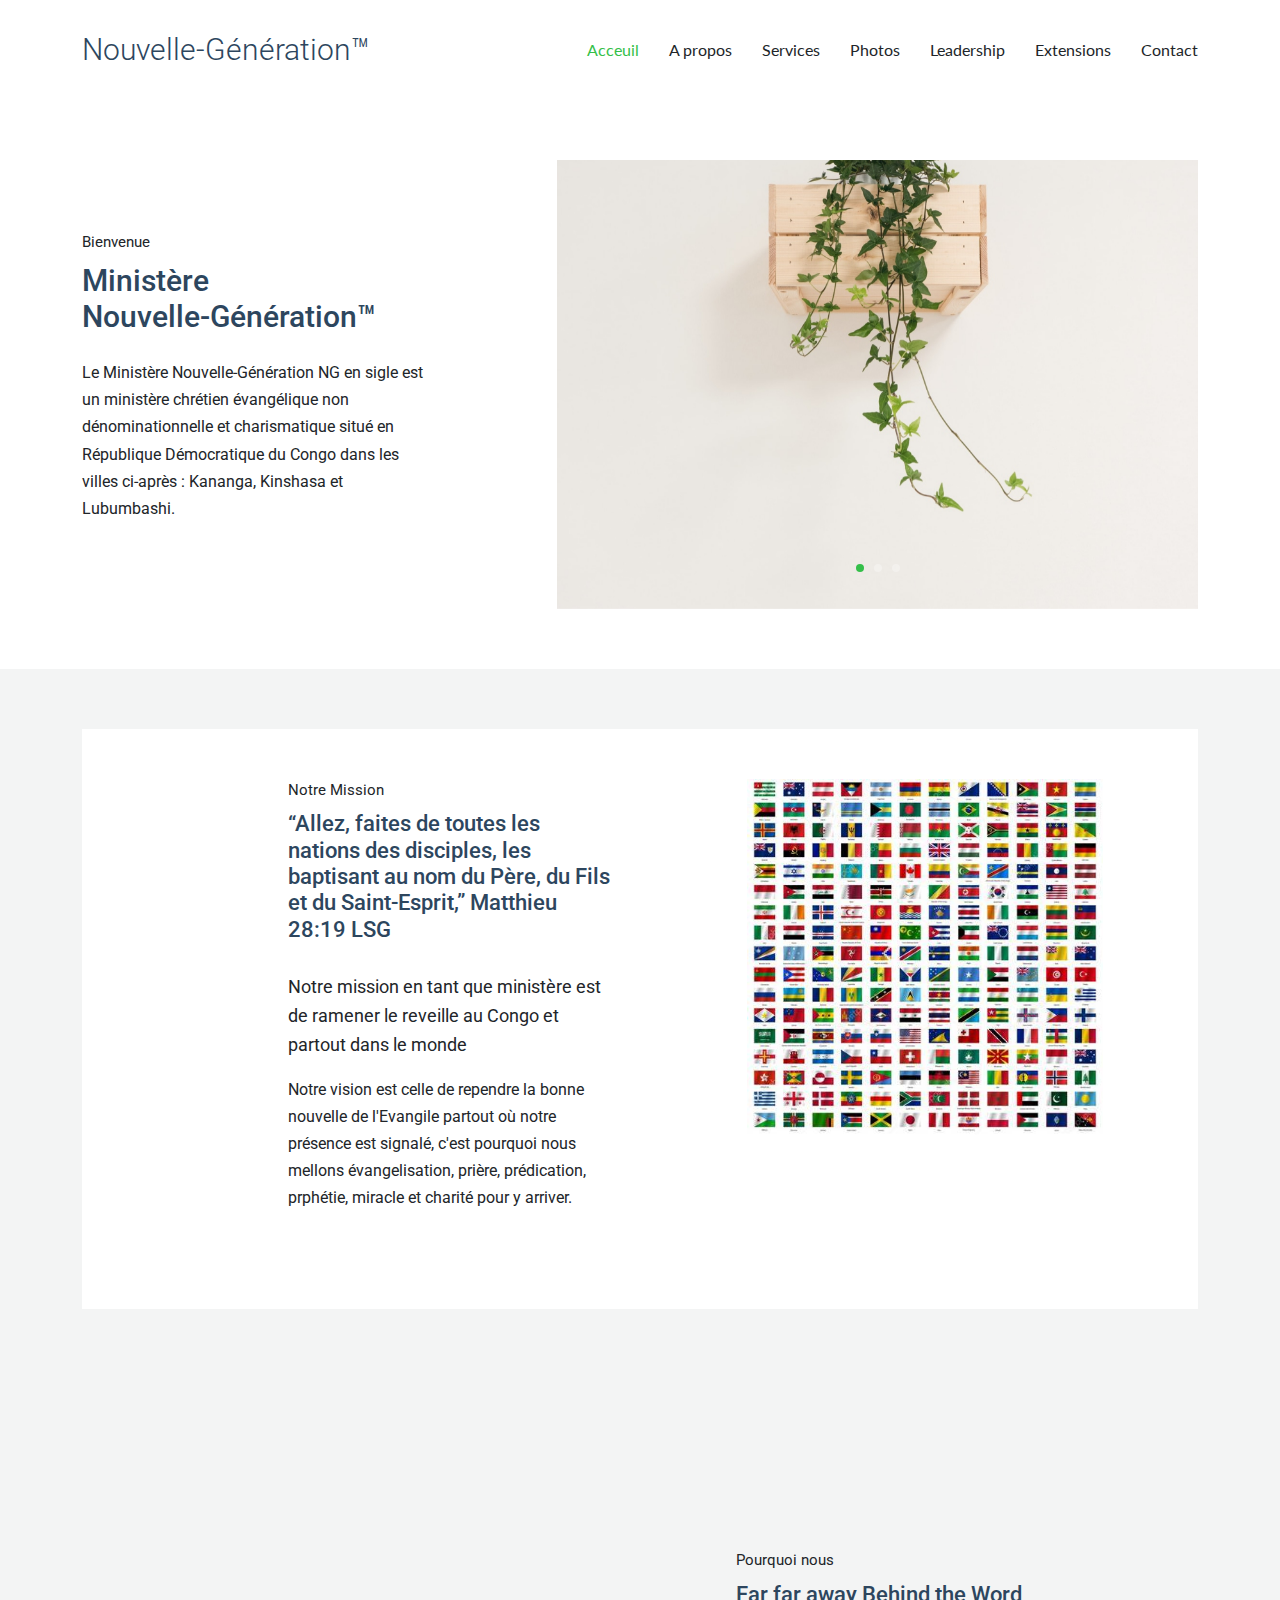
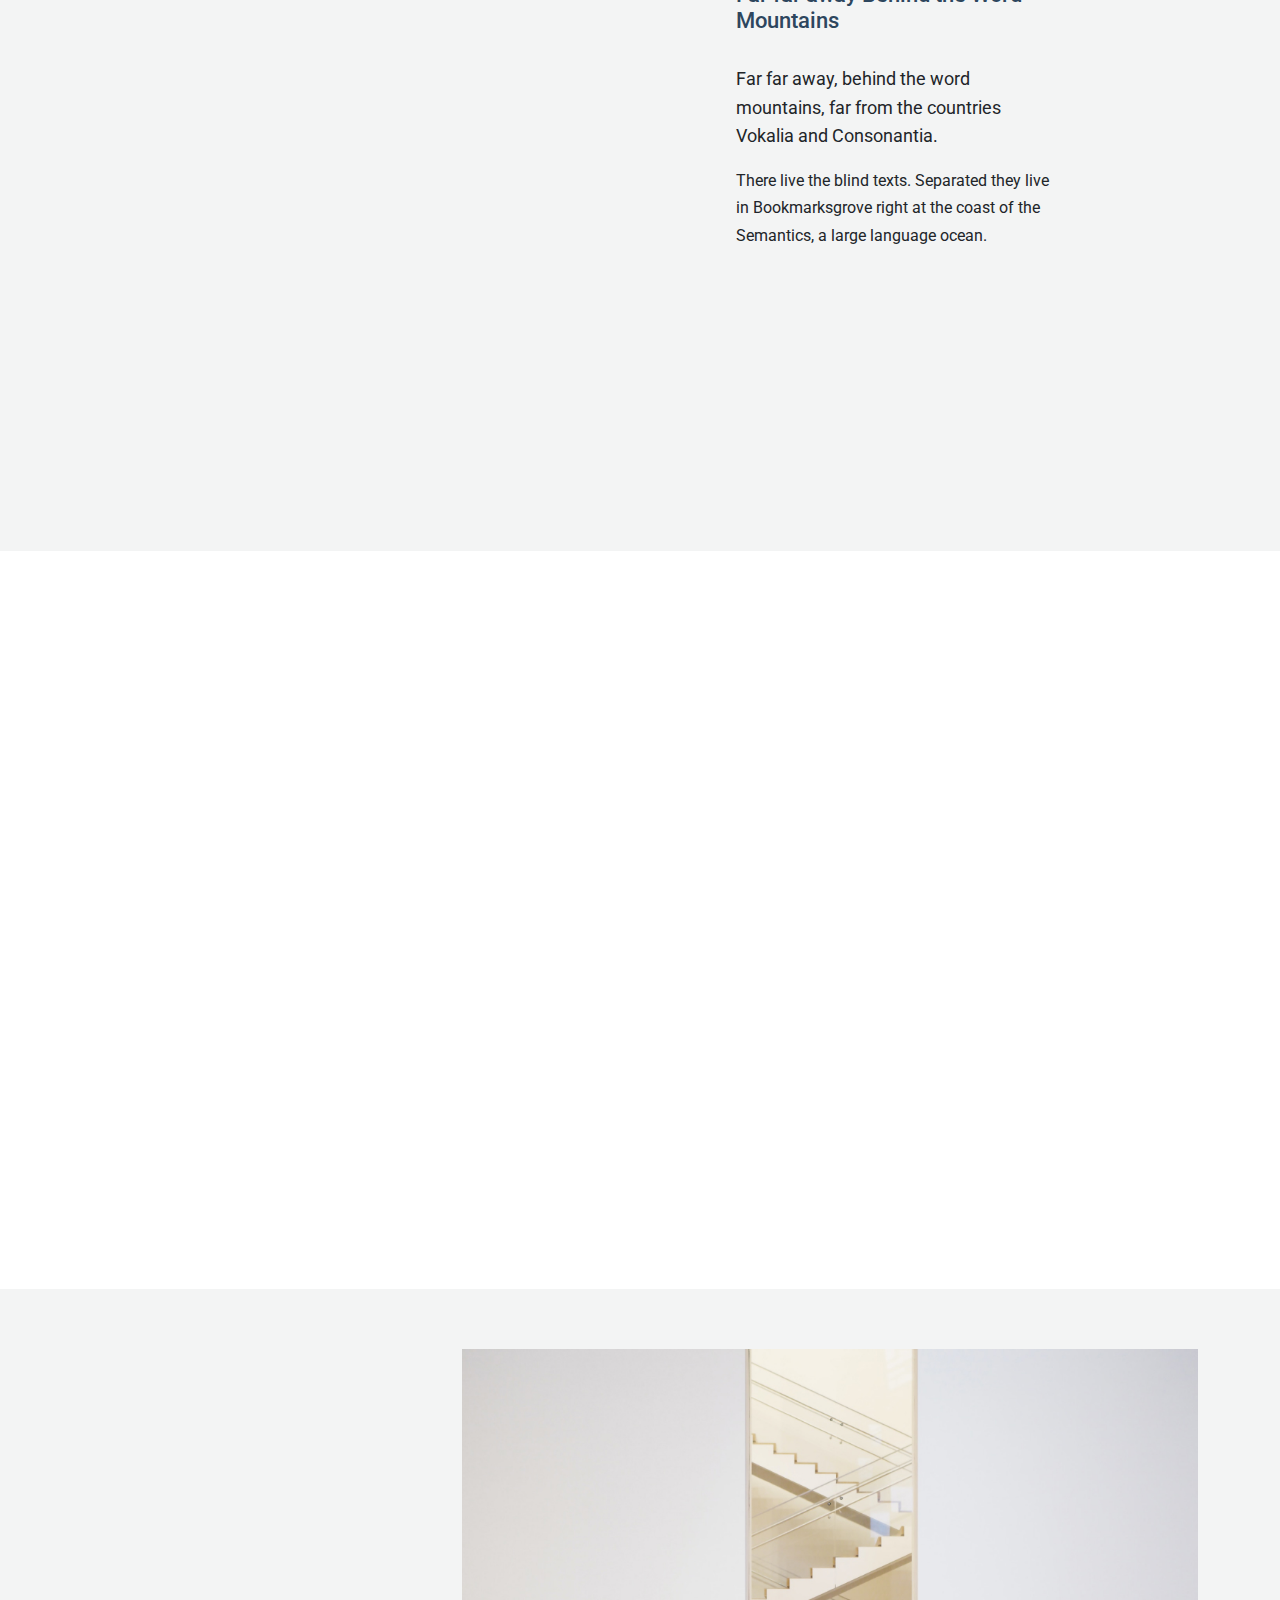
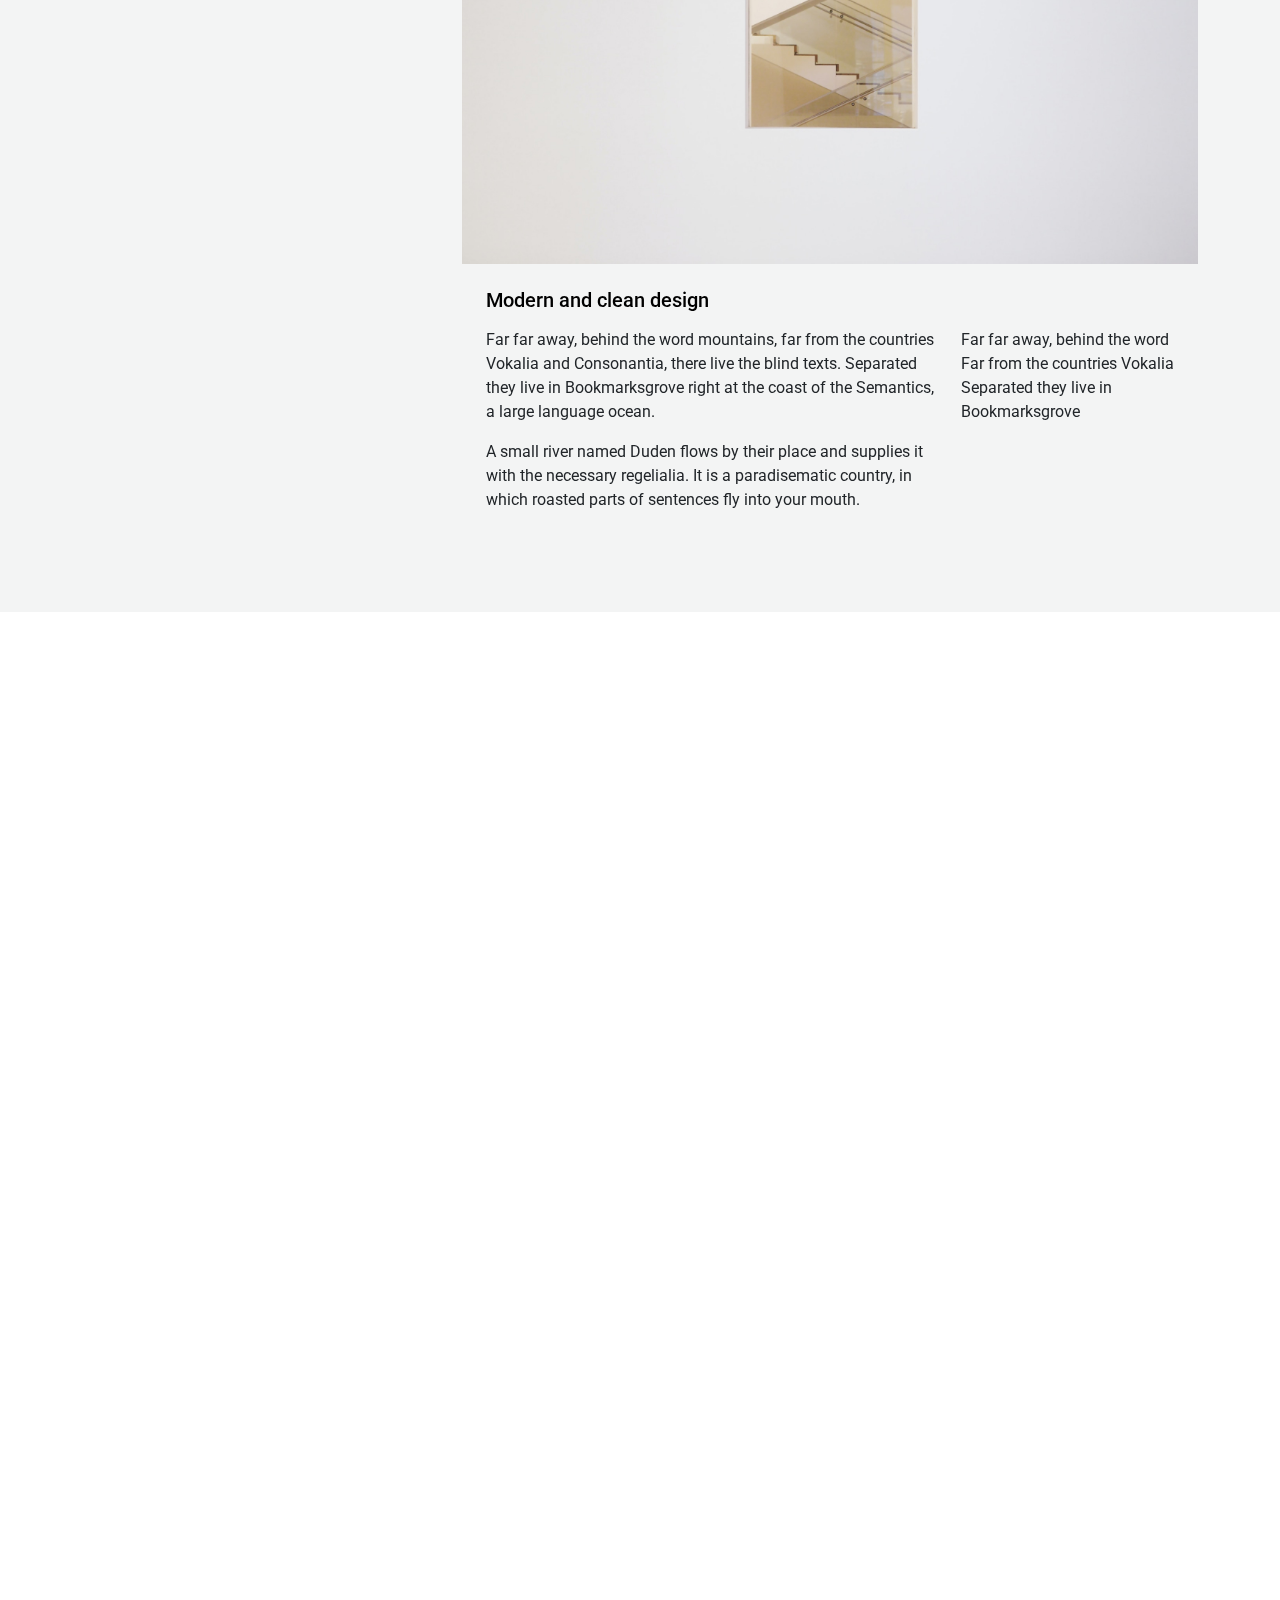
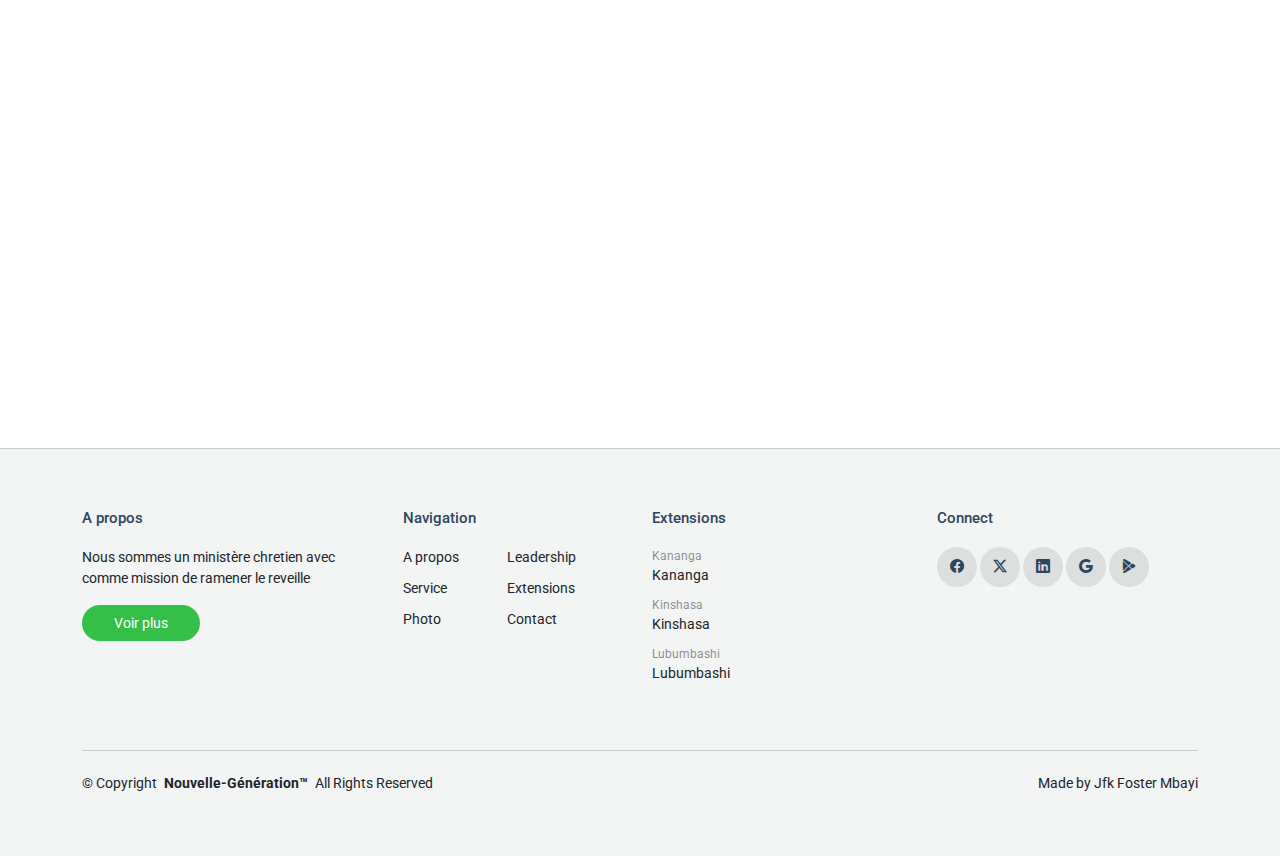
==== commit 29bd0568: "ajout de la photo de joyce" ====
--- a/index.html
+++ b/index.html
@@ -134,9 +134,12 @@
               Ministère<br>Nouvelle-Génération™
             </h1>
             <p data-aos="fade-up">
-              “Car Dieu a tant aimé le monde qu’il a donné son Fils unique, afin que quiconque croit en lui ne périsse point, mais qu’il ait la vie éternelle.”
-‭‭Jean‬ ‭3‬:‭16‬ ‭LSG‬‬
-            </p>
+              Le Ministère Nouvelle-Génération NG en 
+sigle est un ministère chrétien évangélique 
+non dénominationnelle et charismatique 
+situé en République Démocratique du 
+Congo dans les villes ci-après : Kananga, 
+Kinshasa et Lubumbashi.</p>
             <!-- <p class="mt-5" data-aos="fade-up">
               <a href="#" class="btn btn-get-started">Get Started</a>
             </p> -->
@@ -334,7 +337,7 @@
 
                 <div class="d-flex author align-items-center">
                   <div class="pic">
-                    <img src="assets/img/team/team-2.jpg" alt="Image" class="img-fluid rounded-circle">
+                    <img src="assets/img/team/joyce.jpg" alt="Image" class="img-fluid rounded-circle">
                   </div>
                   <div class="author-name">
                     <strong class="d-block">Joyce Lola Lomami</strong>
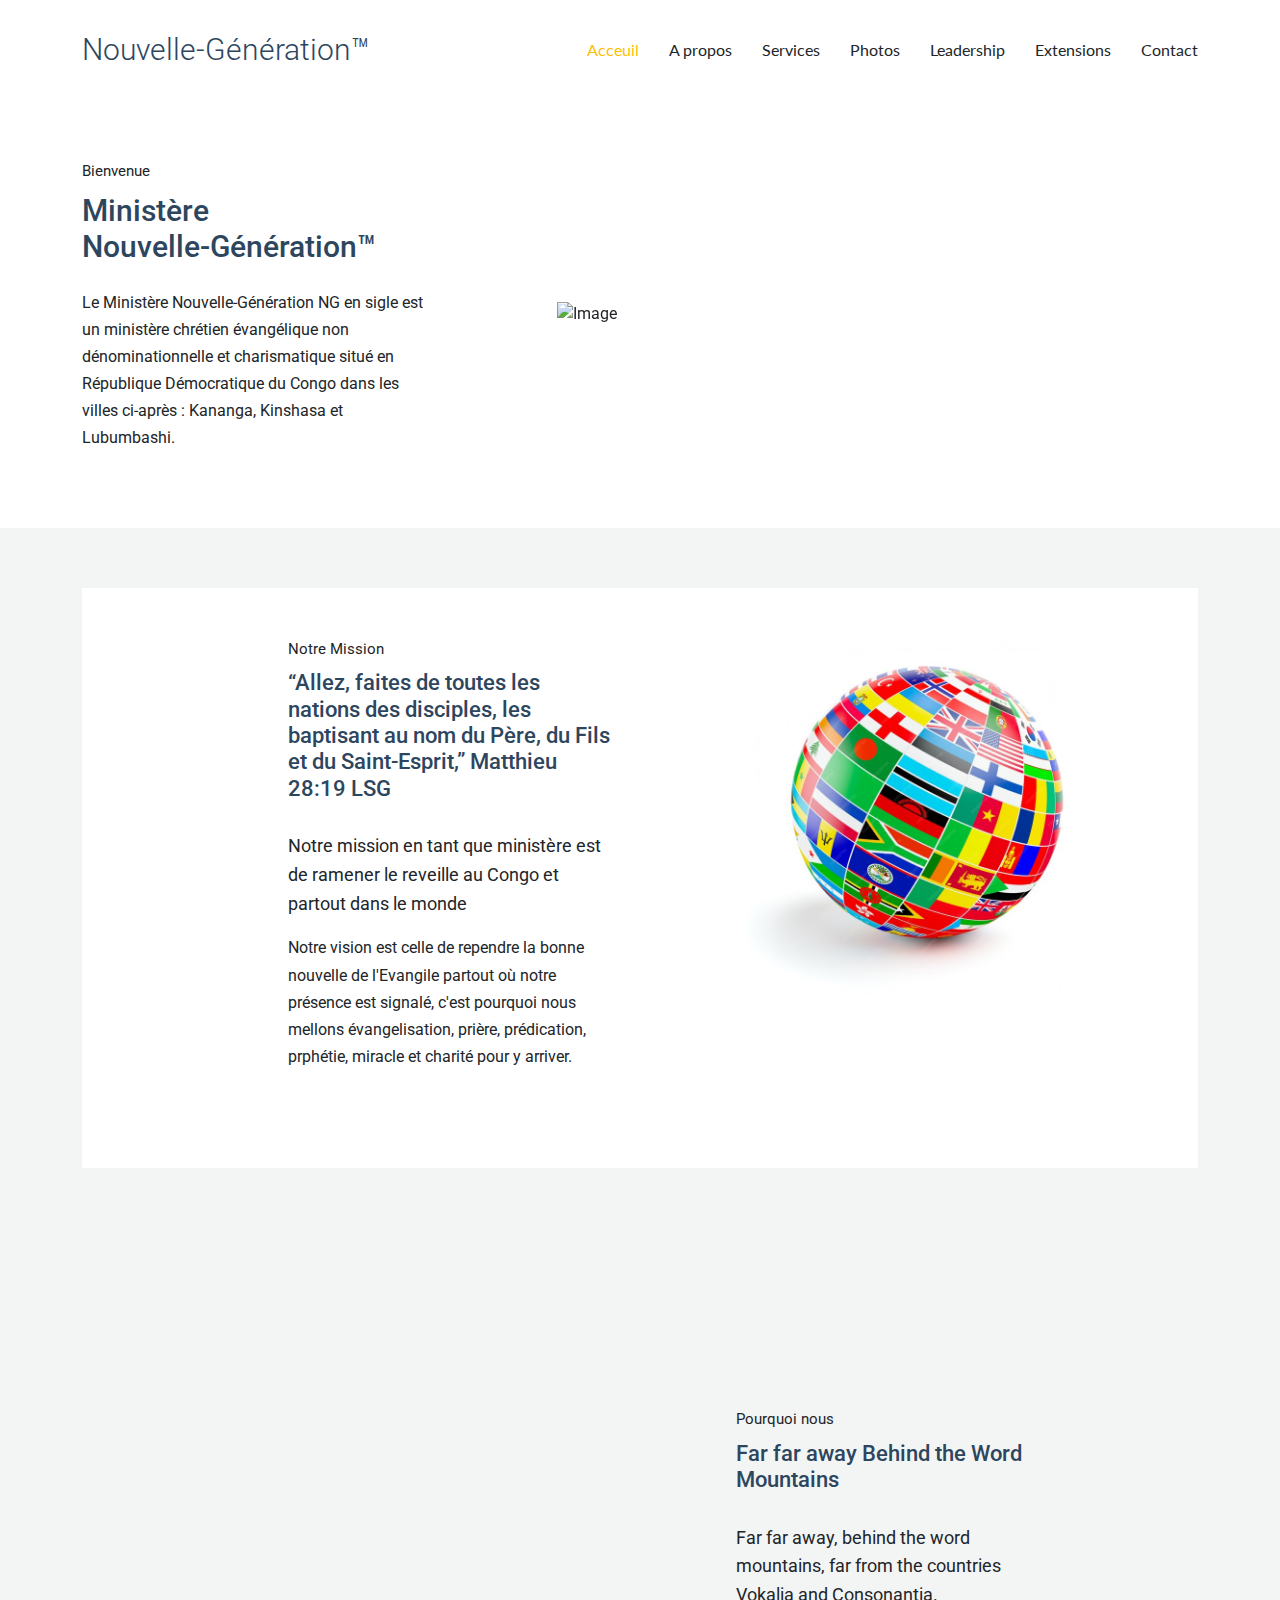
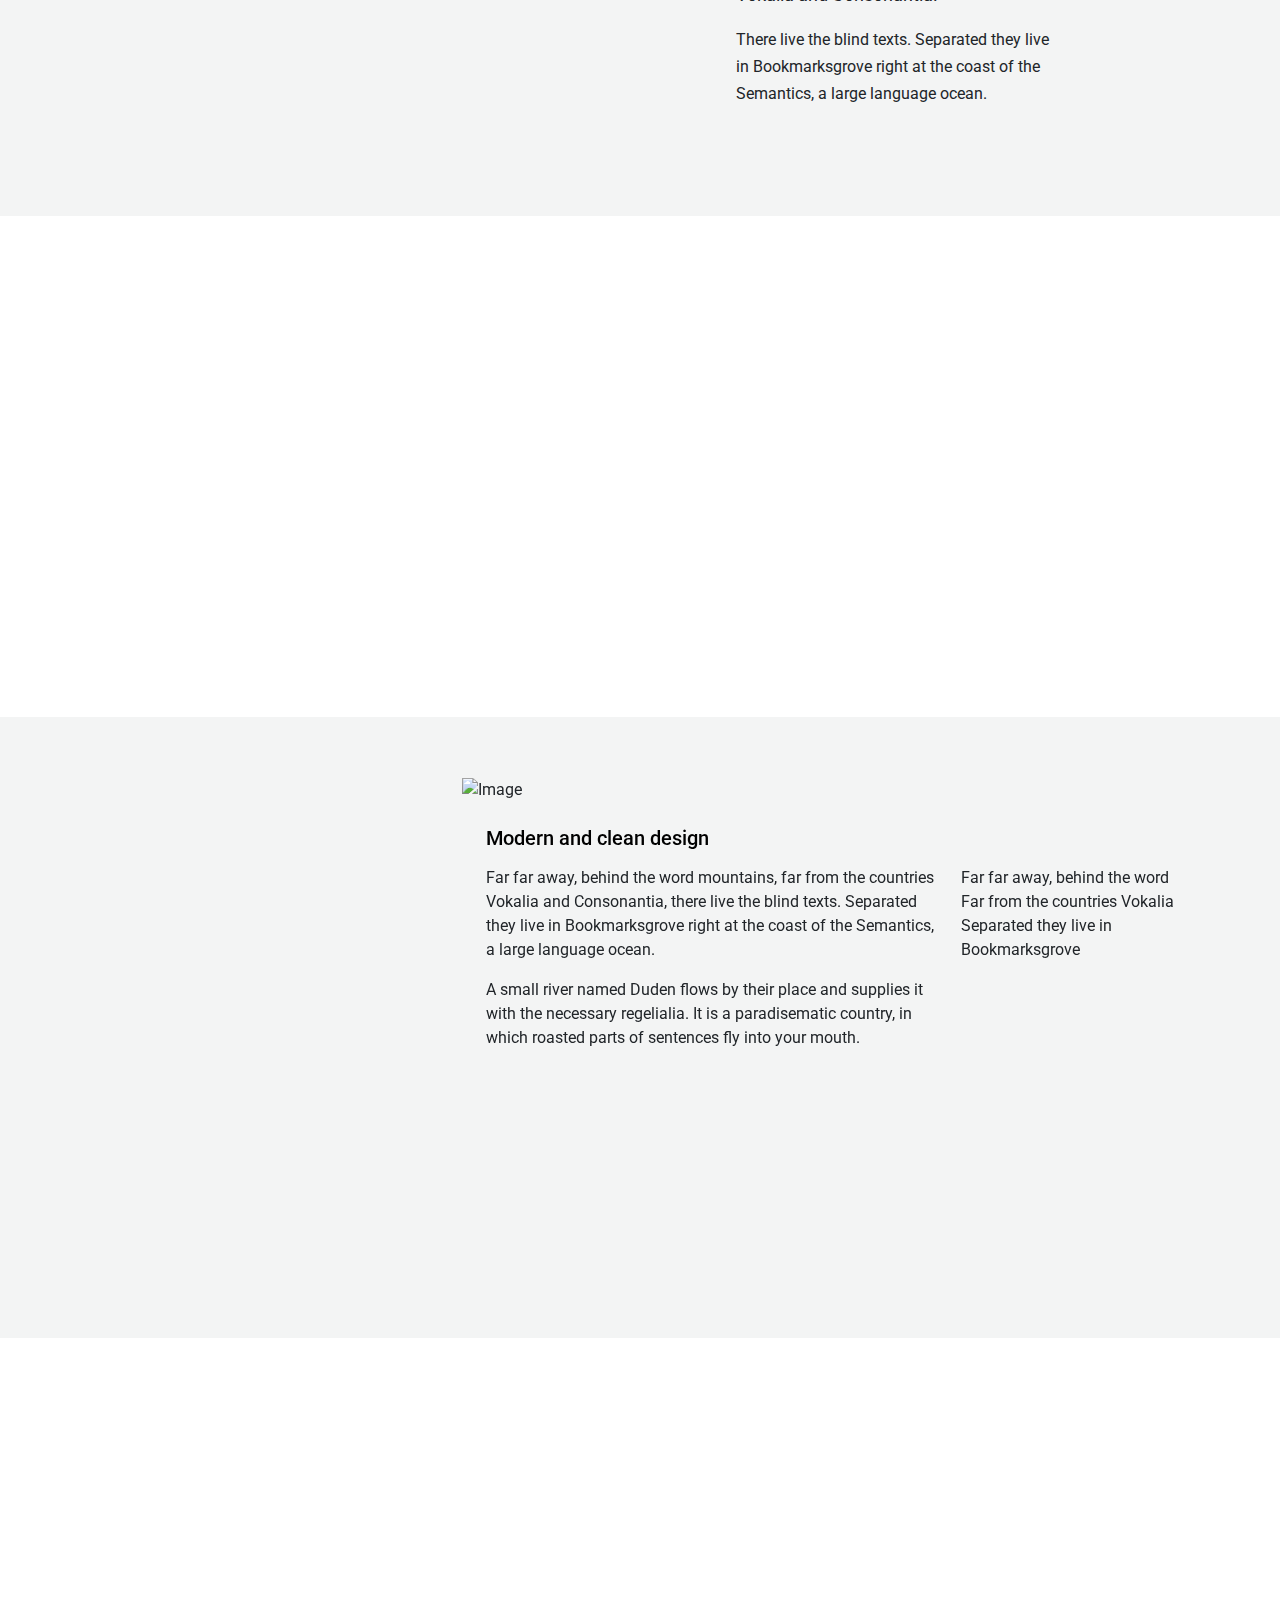
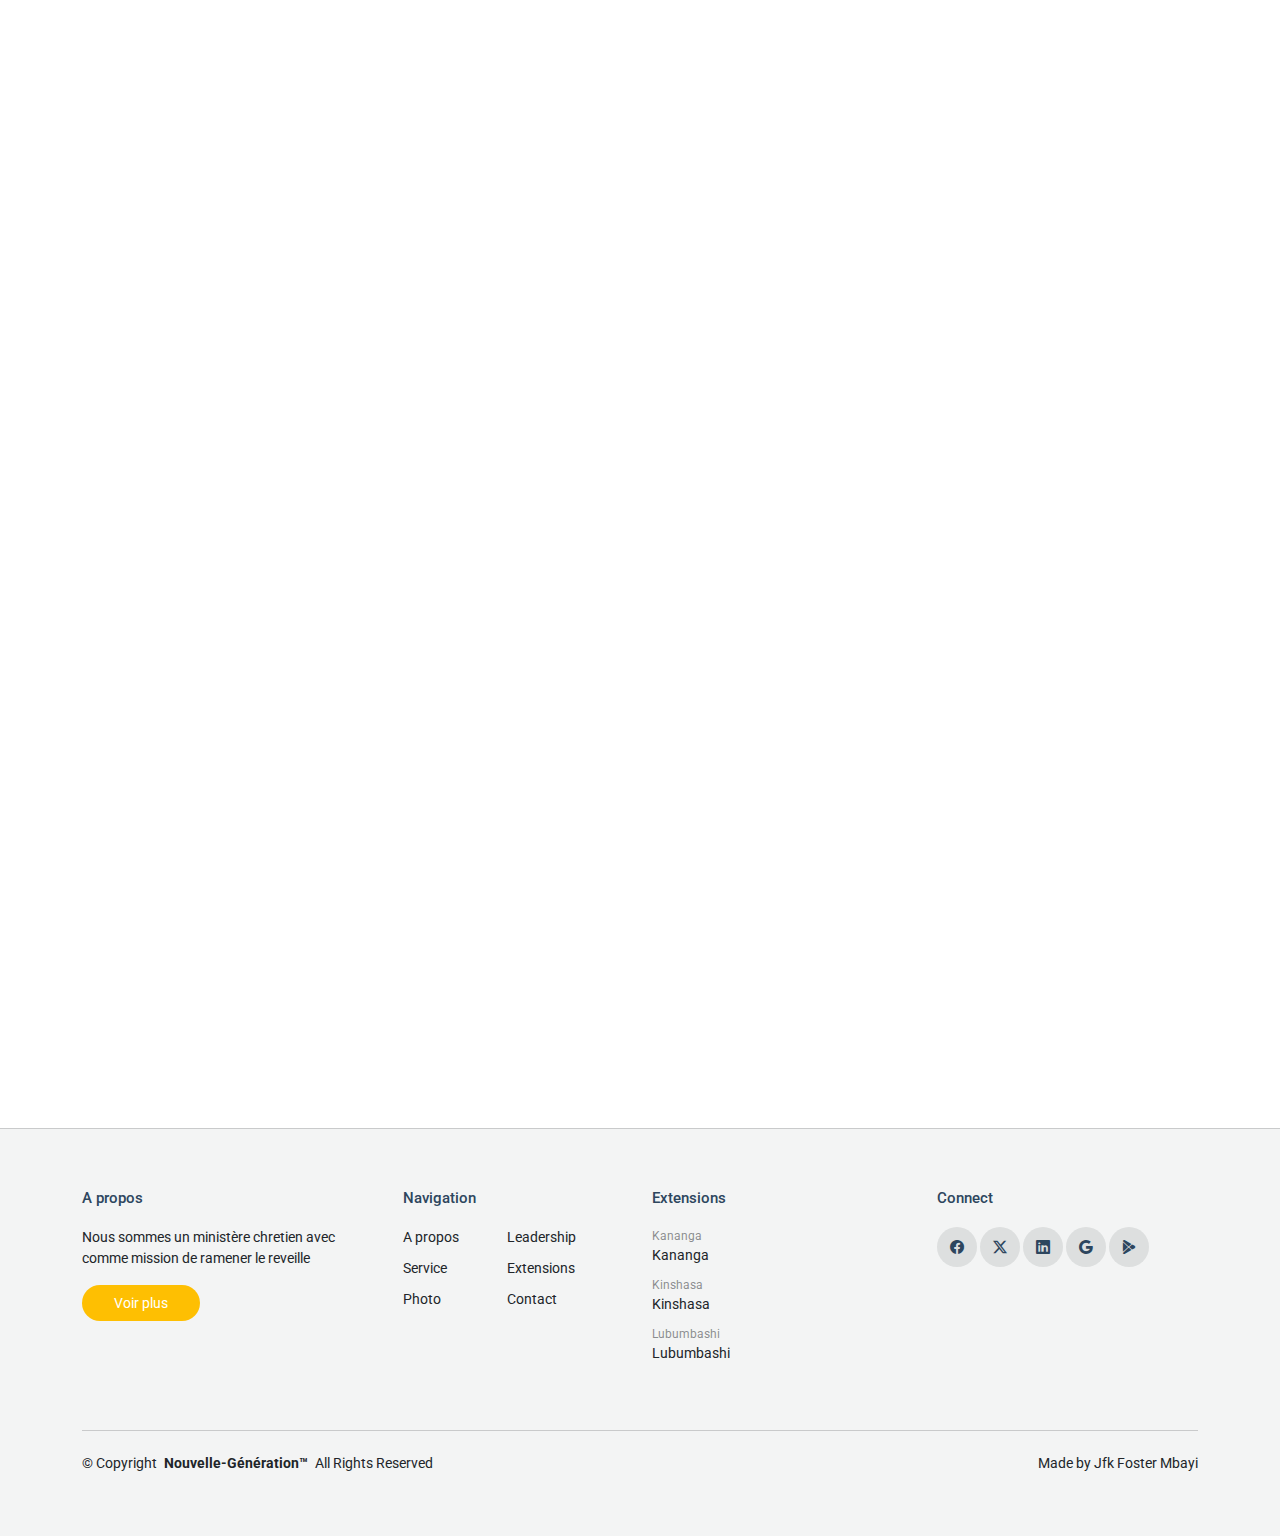
==== commit 135ddb77: "modification du fichier index" ====
--- a/index.html
+++ b/index.html
@@ -391,7 +391,7 @@
               </div>
               <!-- /.icon -->
               <div class="service-contents">
-                <h3>Modern and clean design</h3>
+                <h3>Séminaire Mental Métal</h3>
                 <p>
                   Far far away, behind the word mountains, far from the countries .
                 </p>
--- a/assets/css/main.css
+++ b/assets/css/main.css
@@ -1,11 +1,3 @@
-/**
-* Template Name: Active
-* Template URL: https://bootstrapmade.com/active-bootstrap-website-template/
-* Updated: Jun 29 2024 with Bootstrap v5.3.3
-* Author: BootstrapMade.com
-* License: https://bootstrapmade.com/license/
-*/
-
 /*--------------------------------------------------------------
 # Font & Color Variables
 # Help: https://bootstrapmade.com/color-system/
@@ -22,7 +14,7 @@
   --background-color: #ffffff; /* Background color for the entire website, including individual sections */
   --default-color: #212529; /* Default color used for the majority of the text content across the entire website */
   --heading-color: #2d465e; /* Color for headings, subheadings and title throughout the website */
-  --accent-color: #34bf49; /* Accent color that represents your brand on the website. It's used for buttons, links, and other elements that need to stand out */
+  --accent-color: #febf02; /* Accent color that represents your brand on the website. It's used for buttons, links, and other elements that need to stand out */
   --surface-color: #ffffff; /* The surface color is used as a background of boxed elements within sections, such as cards, icon boxes, or other elements that require a visual separation from the global background. */
   --contrast-color: #ffffff; /* Contrast color for text, ensuring readability against backgrounds of accent, heading, or default colors. */
 }
@@ -30,11 +22,11 @@
 /* Nav Menu Colors - The following color variables are used specifically for the navigation menu. They are separate from the global colors to allow for more customization options */
 :root {
   --nav-color: #212529;  /* The default color of the main navmenu links */
-  --nav-hover-color: #34bf49; /* Applied to main navmenu links when they are hovered over or active */
+  --nav-hover-color: #febf02; /* Applied to main navmenu links when they are hovered over or active */
   --nav-mobile-background-color: #ffffff; /* Used as the background color for mobile navigation menu */
   --nav-dropdown-background-color: #ffffff; /* Used as the background color for dropdown items that appear when hovering over primary navigation items */
   --nav-dropdown-color: #212529; /* Used for navigation links of the dropdown items in the navigation menu. */
-  --nav-dropdown-hover-color: #34bf49; /* Similar to --nav-hover-color, this color is applied to dropdown navigation links when they are hovered over. */
+  --nav-dropdown-hover-color: #febf02; /* Similar to --nav-hover-color, this color is applied to dropdown navigation links when they are hovered over. */
 }
 
 /* Color Presets - These classes override global colors when applied to any section or element, providing reuse of the sam color scheme. */
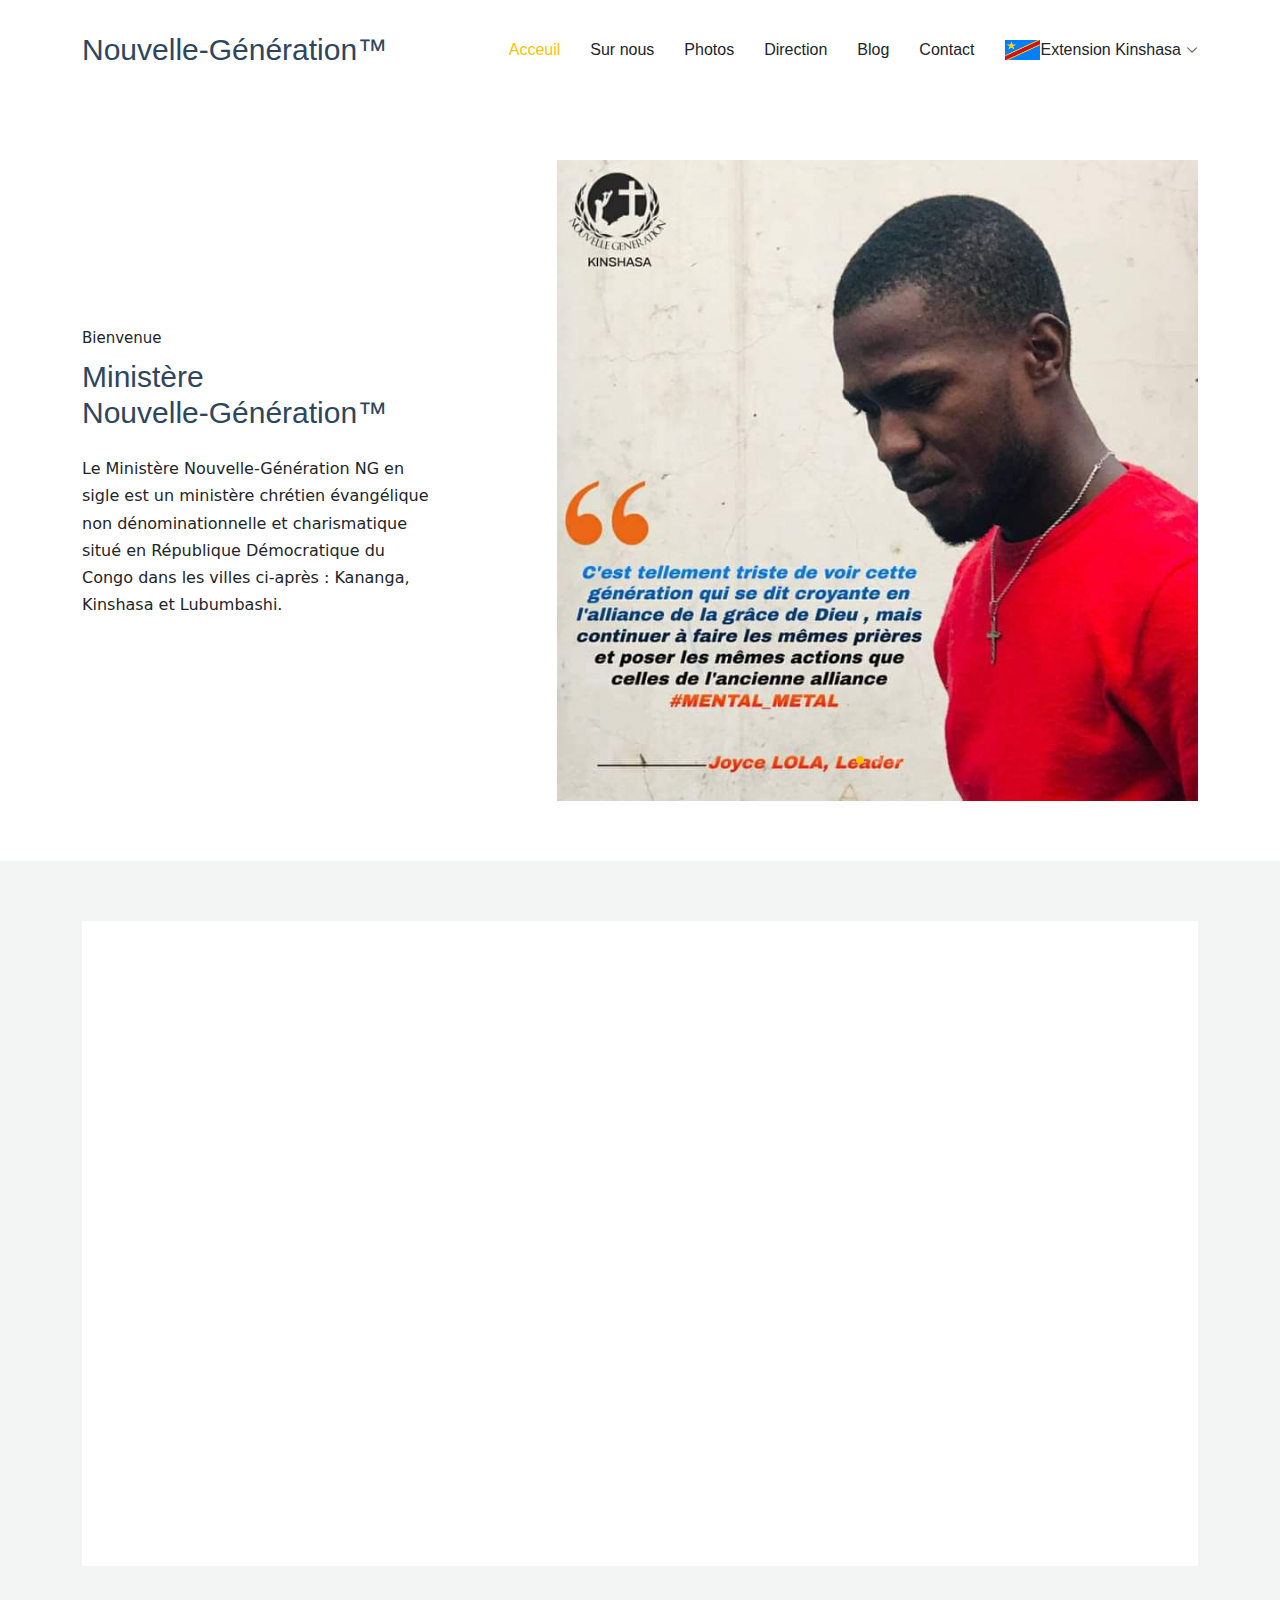
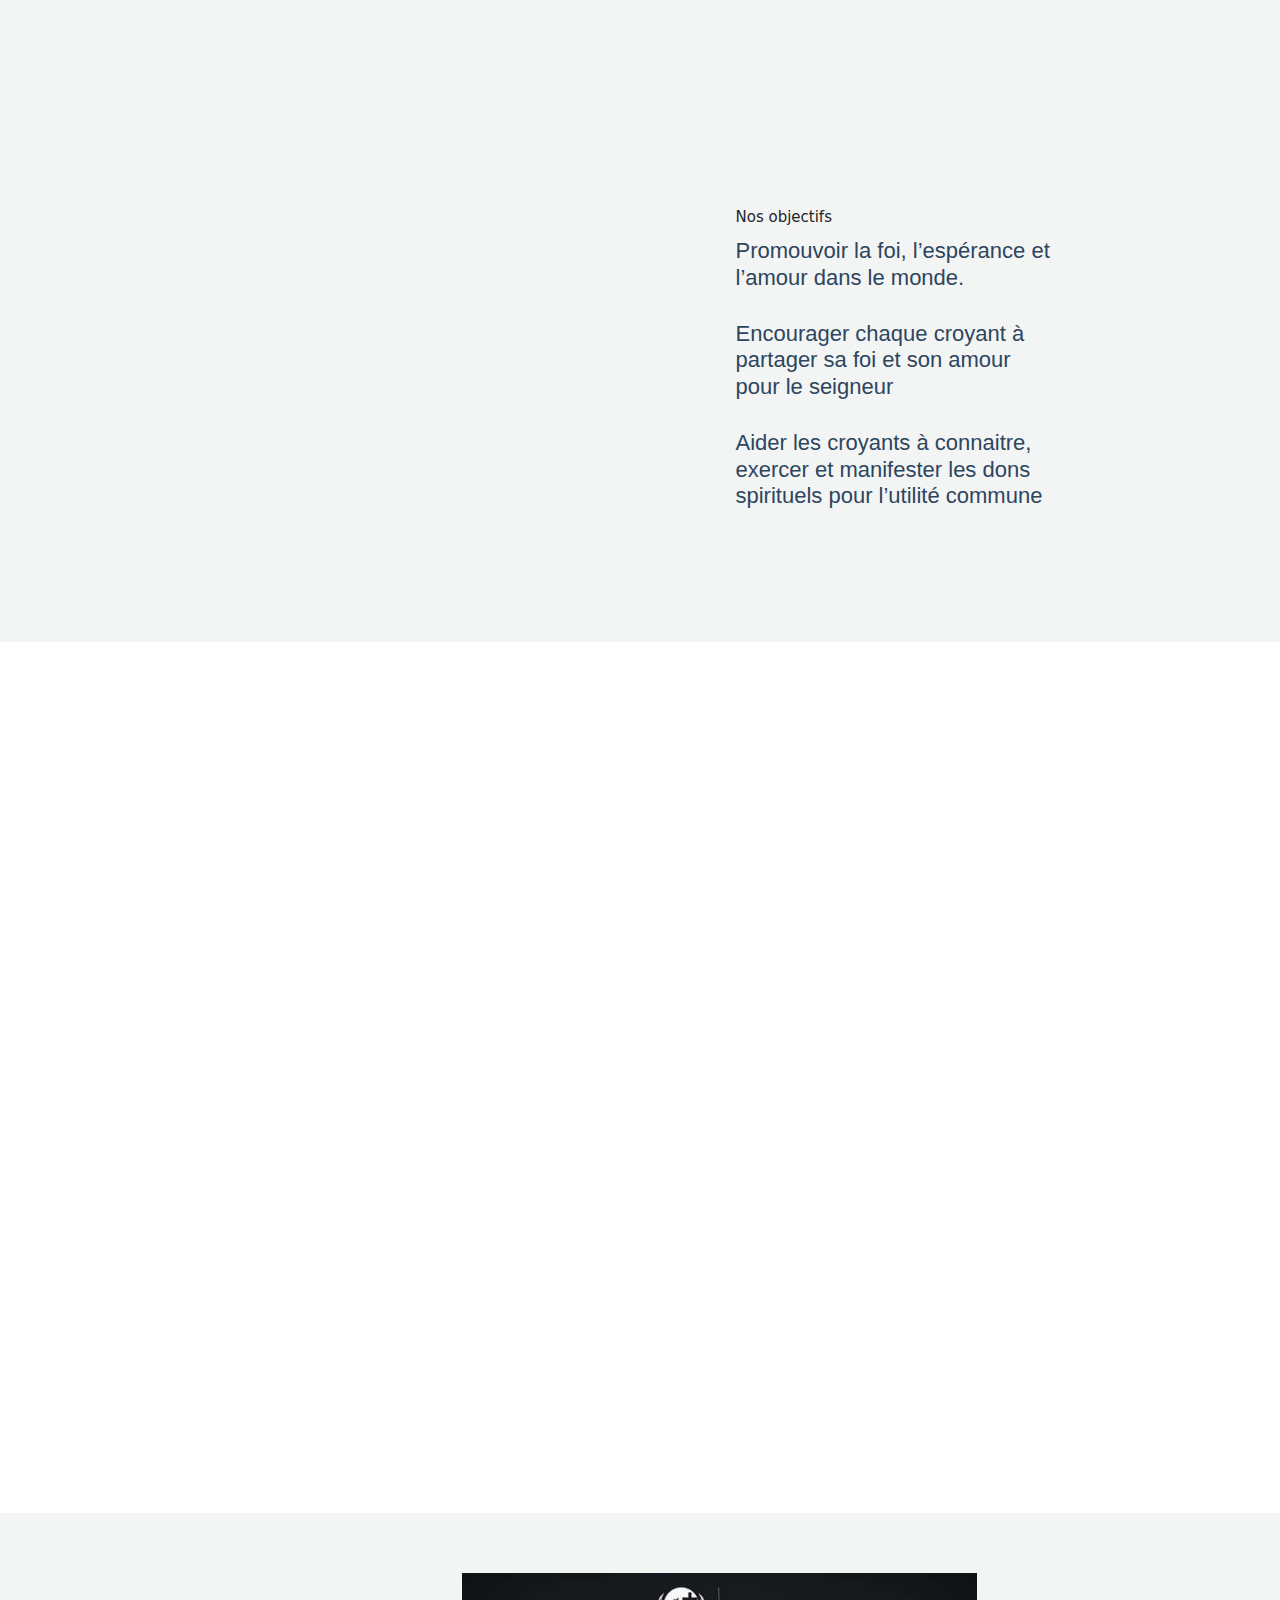
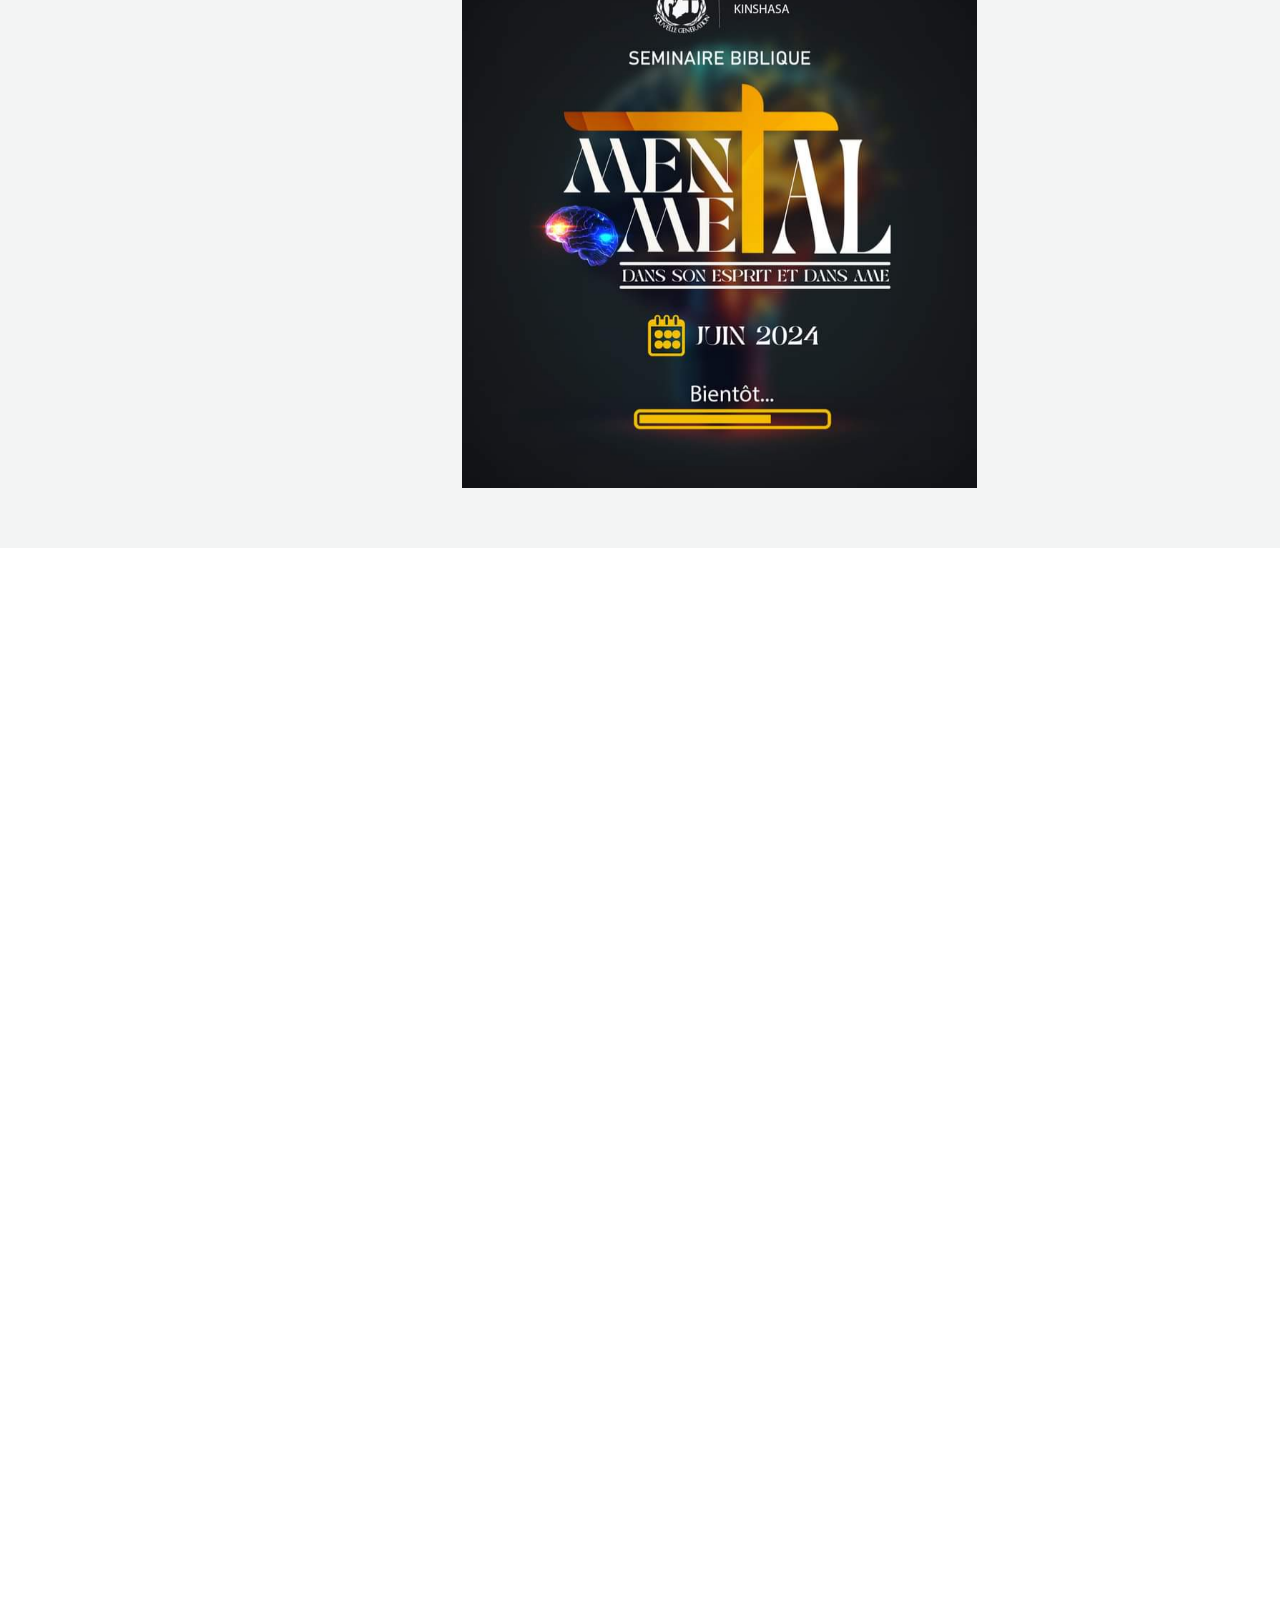
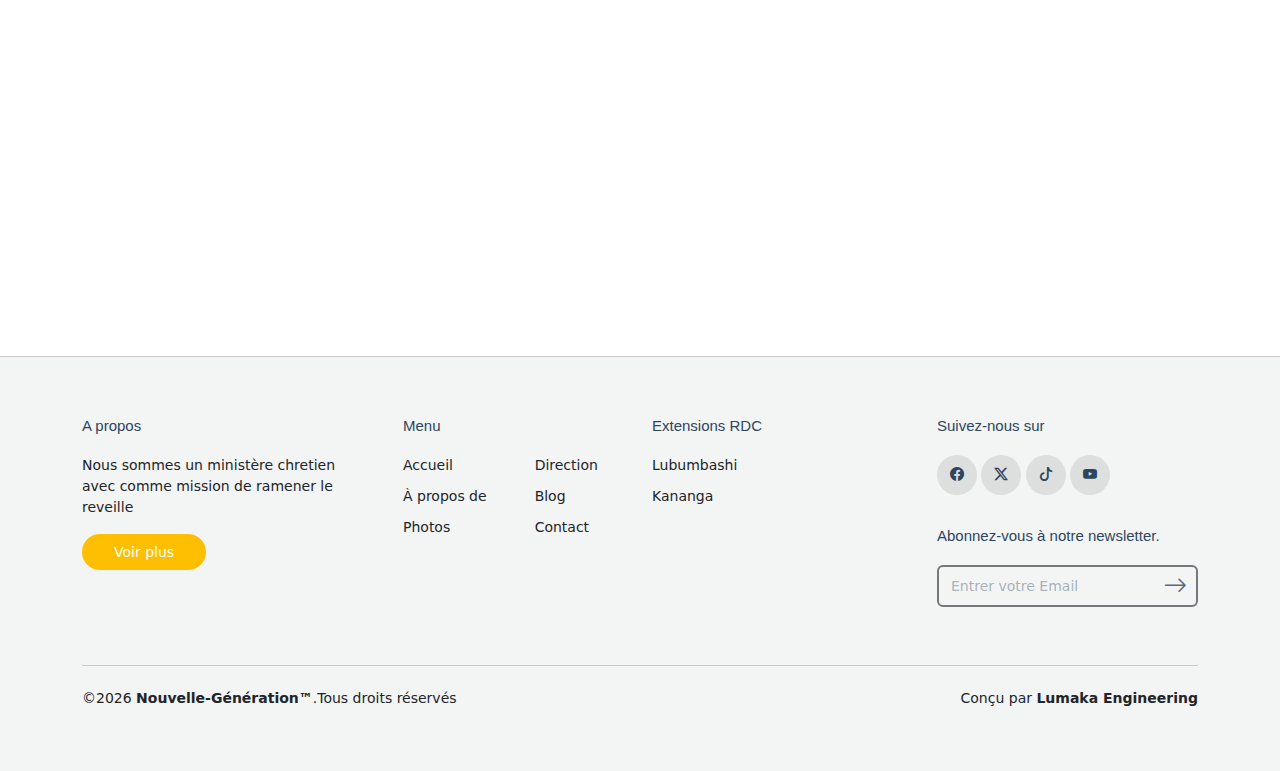
==== commit 485e7849: "commit de foster" ====
--- a/index.html
+++ b/index.html
@@ -9,30 +9,26 @@
   <meta content="" name="keywords">
 
   <!-- Favicons -->
-  <link href="assets/img/logo.png" rel="icon">
-  <link href="assets/img/logo.png" rel="apple-touch-icon">
+  <link href="../assets/img/logo.png" rel="icon">
+  <link href="../assets/img/logo.png" rel="apple-touch-icon">
 
   <!-- Fonts -->
-  <link href="https://fonts.googleapis.com" rel="preconnect">
-  <link href="https://fonts.gstatic.com" rel="preconnect" crossorigin>
-  <link href="https://fonts.googleapis.com/css2?family=Roboto:ital,wght@0,100;0,300;0,400;0,500;0,700;0,900;1,100;1,300;1,400;1,500;1,700;1,900&family=Lato:ital,wght@0,100;0,300;0,400;0,700;0,900;1,100;1,300;1,400;1,700;1,900&display=swap" rel="stylesheet">
+  <link href="../https://fonts.googleapis.com" rel="preconnect">
+  <link href="../https://fonts.gstatic.com" rel="preconnect" crossorigin>
+  <link href="../https://fonts.googleapis.com/css2?family=Roboto:ital,wght@0,100;0,300;0,400;0,500;0,700;0,900;1,100;1,300;1,400;1,500;1,700;1,900&family=Lato:ital,wght@0,100;0,300;0,400;0,700;0,900;1,100;1,300;1,400;1,700;1,900&display=swap" rel="stylesheet">
 
   <!-- Vendor CSS Files -->
-  <link href="assets/vendor/bootstrap/css/bootstrap.min.css" rel="stylesheet">
-  <link href="assets/vendor/bootstrap-icons/bootstrap-icons.css" rel="stylesheet">
-  <link href="assets/vendor/aos/aos.css" rel="stylesheet">
-  <link href="assets/vendor/swiper/swiper-bundle.min.css" rel="stylesheet">
-  <link href="assets/vendor/glightbox/css/glightbox.min.css" rel="stylesheet">
+  <link href="../assets/vendor/bootstrap/css/bootstrap.min.css" rel="stylesheet">
+  <link href="../assets/vendor/bootstrap-icons/bootstrap-icons.css" rel="stylesheet">
+  <link href="../assets/vendor/aos/aos.css" rel="stylesheet">
+  <link href="../assets/vendor/swiper/swiper-bundle.min.css" rel="stylesheet">
+  <link href="../assets/vendor/glightbox/css/glightbox.min.css" rel="stylesheet">
 
   <!-- Main CSS File -->
-  <link href="assets/css/main.css" rel="stylesheet">
+  <link href="../assets/css/main.css" rel="stylesheet">
 
   <!-- =======================================================
-  * Template Name: Active
-  * Template URL: https://bootstrapmade.com/active-bootstrap-website-template/
-  * Updated: Jun 29 2024 with Bootstrap v5.3.3
-  * Author: BootstrapMade.com
-  * License: https://bootstrapmade.com/license/
+ 
   ======================================================== -->
 </head>
 
@@ -50,29 +46,35 @@
       <nav id="navmenu" class="navmenu">
         <ul>
           <li><a href="index.html" class="active">Acceuil</a></li>
-          <li><a href="about.html">A propos</a></li>
-          <li><a href="services.html">Services</a></li>
-          <li><a href="portfolio.html">Photos</a></li>
-          <li><a href="team.html">Leadership</a></li>
-          <li><a href="blog.html">Extensions</a></li>
-          <!-- <li class="dropdown"><a href="#"><span>Dropdown</span> <i class="bi bi-chevron-down toggle-dropdown"></i></a>
+          <li><a href="kinshasa/about.html">Sur nous</a></li>
+          <li><a href="kinshasa/portfolio.html">Photos</a></li>
+          <li><a href="kinshasa/team.html">Direction</a></li>
+          <li><a href="kinshasa/blog.html">Blog</a></li>
+          <li><a href="kinshasa/contact.html">Contact</a></li>
+
+          <ul style="width:1px">
+            <li><a href="#0">
+              <!-- <img src="assets/img/drapeau/RDC.png" alt="" srcset="" width="35px" height="20px"> -->
+            </a></li>
+          </ul>
+          
+         <li class="dropdown"><a href="#0"><img src="../assets/img/drapeau/RDC.png" alt="" srcset="" width="35px" height="20px"> <span>Extension Kinshasa</span> <i class="bi bi-chevron-down toggle-dropdown"></i></a>
             <ul>
-              <li><a href="#">Dropdown 1</a></li>
-              <li class="dropdown"><a href="#"><span>Deep Dropdown</span> <i class="bi bi-chevron-down toggle-dropdown"></i></a>
+              <li><a>Toutes nos extensions</a></li>
+              <li class="dropdown"><a href="#"><img src="../assets/img/drapeau/RDC.png" alt="" srcset="" width="35px" height="20px"><span>RDC</span> <i class="bi bi-chevron-down toggle-dropdown"></i></a>
                 <ul>
-                  <li><a href="#">Deep Dropdown 1</a></li>
-                  <li><a href="#">Deep Dropdown 2</a></li>
-                  <li><a href="#">Deep Dropdown 3</a></li>
-                  <li><a href="#">Deep Dropdown 4</a></li>
-                  <li><a href="#">Deep Dropdown 5</a></li>
+                  <li><a href="#0"><img src="../assets/img/drapeau/RDC.png" alt="" srcset="" width="35px" height="20px">Lubumbashi</a></li>
+                  <li><a href="#0"><img src="../assets/img/drapeau/RDC.png" alt="" srcset="" width="35px" height="20px">Kananga</a></li>
                 </ul>
               </li>
-              <li><a href="#">Dropdown 2</a></li>
+              <!--<li><a href="#">Dropdown 2</a></li>
               <li><a href="#">Dropdown 3</a></li>
-              <li><a href="#">Dropdown 4</a></li>
+              <li><a href="#">Dropdown 4</a></li> -->
             </ul>
-          </li> -->
-          <li><a href="contact.html">Contact</a></li>
+          </li> 
+          </li>
+          
+          
         </ul>
         <i class="mobile-nav-toggle d-xl-none bi bi-list"></i>
       </nav>
@@ -116,13 +118,13 @@
               </script>
               <div class="swiper-wrapper">
                 <div class="swiper-slide">
-                  <img src="assets/img/img_h_6.jpg" alt="Image" class="img-fluid">
-                </div>
-                <div class="swiper-slide">
-                  <img src="assets/img/img_h_7.jpg" alt="Image" class="img-fluid">
-                </div>
-                <div class="swiper-slide">
-                  <img src="assets/img/img_h_8.jpg" alt="Image" class="img-fluid">
+                  <img src="assets/blog/mental_metal_1/1.jpg" alt="Image" class="img-fluid">
+                </div>
+                <div class="swiper-slide">
+                  <img src="assets/blog/mental_metal_1/4.jpg" alt="Image" class="img-fluid">
+                </div>
+                <div class="swiper-slide">
+                  <img src="assets/blog/mental_metal_1/5.jpg" alt="Image" class="img-fluid">
                 </div>
               </div>
               <div class="swiper-pagination"></div>
@@ -135,11 +137,11 @@
             </h1>
             <p data-aos="fade-up">
               Le Ministère Nouvelle-Génération NG en 
-sigle est un ministère chrétien évangélique 
-non dénominationnelle et charismatique 
-situé en République Démocratique du 
-Congo dans les villes ci-après : Kananga, 
-Kinshasa et Lubumbashi.</p>
+              sigle est un ministère chrétien évangélique 
+              non dénominationnelle et charismatique 
+              situé en République Démocratique du 
+              Congo dans les villes ci-après : Kananga, 
+              Kinshasa et Lubumbashi. </p>
             <!-- <p class="mt-5" data-aos="fade-up">
               <a href="#" class="btn btn-get-started">Get Started</a>
             </p> -->
@@ -157,7 +159,7 @@
             <div class="col-sm-12 col-md-5 col-lg-4 col-xl-4 order-lg-2 offset-xl-1 mb-4">
               <div class="img-wrap text-center text-md-left" data-aos="fade-up" data-aos-delay="100">
                 <div class="img">
-                  <img src="assets/img/nations.jpg" alt="circle image" class="img-fluid">
+                  <img src="../assets/img/nations.jpg" alt="circle image" class="img-fluid">
                 </div>
               </div>
             </div>
@@ -166,15 +168,22 @@
               <div class="px-3">
                 <span class="content-subtitle">Notre Mission</span>
                 <h2 class="content-title text-start">
-                  “Allez, faites de toutes les nations des disciples, les baptisant au nom du Père, du Fils et du Saint-Esprit,”
-                  ‭‭Matthieu‬ ‭28‬:‭19‬ ‭LSG‬‬
+                  Notre vision est d’apporter le réveil 
+                  évangélique et charismatique. 
                 </h2>
                 <p class="lead">
-                  Notre mission en tant que ministère est de ramener le reveille au Congo et partout dans le monde
+                  Amener les gens à une connaissance parfaite 
+                  de la saine doctrine et de la personne de 
+                  Jésus-Christ<br>
+                  Propager la bonne nouvelle et rassembler 
+                  les croyants pour partager notre foi et notre 
+                  amour pour Jésus-Christ
                 </p>
                 <p class="mb-5">
-                  Notre vision est celle de rependre la bonne nouvelle de l'Evangile partout où notre présence est signalé, c'est pourquoi nous mellons évangelisation, prière, prédication, prphétie, miracle et charité pour y arriver.
-                </p>
+                  Aider les gens à trouver la paix, la joie et 
+                  l’espoir en Jésus-Christ <br>
+                  Créer une communauté forte et solidaire de 
+                  chrétien.</p>
               <!--   <p>
                   <a href="#" class="btn-get-started">Get Started</a>
                 </p> -->
@@ -240,41 +249,19 @@
 
           <div class="col-lg-5">
             <div class="images-overlap">
-              <img src="assets/img/img_v_1.jpg" alt="student" class="img-fluid img-1" data-aos="fade-up">
+              <img src="assets/img/logo.png" alt="student" class="img-fluid img-1" data-aos="fade-up">
             </div>
           </div>
 
           <div class="col-lg-4 ps-lg-5">
-            <span class="content-subtitle">Pourquoi nous</span>
-            <h2 class="content-title">Far far away Behind the Word Mountains</h2>
-            <p class="lead">
-              Far far away, behind the word mountains, far from the countries
-              Vokalia and Consonantia.
-            </p>
-            <p class="mb-5">
-              There live the blind texts. Separated they live in Bookmarksgrove
-              right at the coast of the Semantics, a large language ocean.
-            </p>
-           <!--  <div class="row mb-5 count-numbers">
-
-              
-              <div class="col-4 counter" data-aos="fade-up" data-aos-delay="100">
-                <span data-purecounter-separator="true" data-purecounter-start="0" data-purecounter-end="3919" data-purecounter-duration="1" class="purecounter number"></span>
-                <span class="d-block">Coffee</span>
-              </div>
-             
-              <div class="col-4 counter" data-aos="fade-up" data-aos-delay="200">
-                <span data-purecounter-separator="true" data-purecounter-start="0" data-purecounter-end="2831" data-purecounter-duration="1" class="purecounter number"></span>
-                <span class="d-block">Codes</span>
-              </div>
-              
-              <div class="col-4 counter" data-aos="fade-up" data-aos-delay="300">
-                <span data-purecounter-separator="true" data-purecounter-start="0" data-purecounter-end="1914" data-purecounter-duration="1" class="purecounter number"></span>
-                <span class="d-block">Projects</span>
-              </div>
-            
-
-            </div> -->
+            <span class="content-subtitle">Nos objectifs</span>
+            <h2 class="content-title">Promouvoir la foi, l’espérance et l’amour dans 
+              le monde. </h2>
+            <h2 class="content-title">Encourager chaque croyant à partager sa foi et 
+              son amour pour le seigneur</h2>
+            <h2 class="content-title">Aider les croyants à connaitre, exercer et 
+              manifester les dons spirituels pour l’utilité 
+              commune</h2>
           </div>
 
         </div>
@@ -287,91 +274,71 @@
       <!-- Section Title -->
       <div class="container section-title" data-aos="fade-up">
         <p>Nouvelle-Génération</p>
-        <h2>Nos Extensions</h2>
+        <h2>Dirigeants de Kinshasa</h2>
       </div><!-- End Section Title -->
+
+
       <div class="container">
 
         <div class="row gy-4">
           <div class="col-md-6 col-lg-4">
             <div class="post-entry" data-aos="fade-up" data-aos-delay="100">
-              <a href="#" class="thumb d-block"><img src="assets/img/img_h_4.jpg" alt="Image" class="img-fluid rounded"></a>
+              <a href="#0" class="thumb d-block"><img src="assets/img/kinshasa/dirigeant/rocles.jpeg" alt="Image" class="img-fluid rounded"></a>
 
               <div class="post-content">
                 <div class="meta">
-                  <a href="#" class="cat">Kananga</a> •
-                  <span class="date">Kamayi</span>
-                </div>
-                <h3><a href="#">There live the blind texts they live</a></h3>
+                  <a href="#0" class="cat">Coordonnateur national</a>
+                </div>
+                <h3><a href="#0">Rocles Nsambu Kabemba</a></h3>
                 <p>
-                  Far far away, behind the word mountains, far from the countries
-                  Vokalia and Consonantia, there live the blind texts.
+                  L'Homme de Dieu Rocles Kabemba s'occupe de la gestion de toutes les Nouvelle-Génération situé aux Congo
                 </p>
 
-                <div class="d-flex author align-items-center">
-                  <div class="pic">
-                    <img src="assets/img/team/team-3.jpg" alt="Image" class="img-fluid rounded-circle">
-                  </div>
-                  <div class="author-name">
-                    <strong class="d-block">Roland Buanga</strong>
-                    <span class="">Berger de l'extension de Kananga</span>
-                  </div>
-                </div>
-              </div>
-            </div>
-          </div>
+              </div>
+            </div>
+          </div>
+
+
 
           <div class="col-md-6 col-lg-4">
             <div class="post-entry" data-aos="fade-up" data-aos-delay="200">
-              <a href="#" class="thumb d-block"><img src="assets/img/img_h_2.jpg" alt="Image" class="img-fluid rounded"></a>
+              <a href="#0" class="thumb d-block"><img src="assets/img/kinshasa/dirigeant/joyce.jpg" alt="Image" class="img-fluid rounded"></a>
 
               <div class="post-content">
                 <div class="meta">
-                  <a href="#" class="cat">Kinshasa</a> •
-                  <span class="date">Ndjili Q8, Lusenge N°7</span>
-                </div>
-                <h3><a href="#">There live the blind texts they live</a></h3>
+                  <a href="#0" class="cat">Coordonnateur national</a> •
+                  <span class="date">Adjoint</span>
+                </div>
+                <h3><a href="#0">Chrinovick Lubaki Kanza</a></h3>
                 <p>
-                  Far far away, behind the word mountains, far from the countries
-                  Vokalia and Consonantia, there live the blind texts.
+                  L'Homme de Dieu Chrinovick Lubaki séconde le Coordonnateur Rocles Kabemba ensemble ils gèrent les Nouvelle-Génération situées au Congo
                 </p>
 
-                <div class="d-flex author align-items-center">
-                  <div class="pic">
-                    <img src="assets/img/team/joyce.jpg" alt="Image" class="img-fluid rounded-circle">
-                  </div>
-                  <div class="author-name">
-                    <strong class="d-block">Joyce Lola Lomami</strong>
-                    <span class="">Coordonnateur provincial de l'extensions de Kinshasa</span>
-                  </div>
-                </div>
-              </div>
-            </div>
-          </div>
+                
+              </div>
+            </div>
+          </div>
+
+
+
+
+
 
           <div class="col-md-6 col-lg-4">
             <div class="post-entry" data-aos="fade-up" data-aos-delay="300">
-              <a href="#" class="thumb d-block"><img src="assets/img/img_h_3.jpg" alt="Image" class="img-fluid rounded"></a>
+              <a href="#0" class="thumb d-block"><img src="assets/img/kinshasa/dirigeant/joyce.jpg" alt="Image" class="img-fluid rounded"></a>
 
               <div class="post-content">
                 <div class="meta">
-                  <a href="#" class="cat">Lubumbashi</a> •
-                  <span class="date">July 20, 2020</span>
-                </div>
-                <h3><a href="#">There live the blind texts they live</a></h3>
+                  <a href="#0" class="cat">Coordonnateur provincial</a> •
+                  <span class="date">Kinshasa</span>
+                </div>
+                <h3><a href="#0">Joyce Lola Lomami</a></h3>
                 <p>
-                  Far far away, behind the word mountains, far from the countries
-                  Vokalia and Consonantia, there live the blind texts.
+                  L'Homme de Dieu Joyce Lola est à la tête de l'extension de Kinshasa
                 </p>
 
-                <div class="d-flex author align-items-center">
-                  <div class="pic">
-                    <img src="assets/img/team/team-1.jpg" alt="Image" class="img-fluid rounded-circle">
-                  </div>
-                  <div class="author-name">
-                    <strong class="d-block">Manassé Luvuezo Lubaya</strong>
-                    <span class="">Berger de l'extension de Lubumbashi</span>
-                  </div>
-                </div>
+                
               </div>
             </div>
           </div>
@@ -387,64 +354,58 @@
           <div class="col-lg-4 js-custom-dots">
             <a href="#" class="service-item link horizontal d-flex active" data-aos="fade-left" data-aos-delay="0">
               <div class="service-icon color-1 mb-4">
-                <i class="bi bi-alarm"></i>
+                <i class="bi bi-calendar-check-fill"></i>
               </div>
               <!-- /.icon -->
               <div class="service-contents">
                 <h3>Séminaire Mental Métal</h3>
                 <p>
-                  Far far away, behind the word mountains, far from the countries .
+                  Séminaire de guérison de l'âme et de l'esprit de l'homme
                 </p>
               </div>
               <!-- /.service-contents-->
             </a>
             <!-- /.service -->
 
-            <a href="#" class="service-item link horizontal d-flex" data-aos="fade-left" data-aos-delay="100">
-              <div class="service-icon color-2 mb-4">
-                <i class="bi bi-bag-check"></i>
+            <a href="#" class="service-item link horizontal d-flex active" data-aos="fade-left" data-aos-delay="0">
+              <div class="service-icon color-1 mb-4">
+                <i class="bi bi-calendar-check-fill"></i>
               </div>
               <!-- /.icon -->
               <div class="service-contents">
-                <h3>Sell Products</h3>
+                <h3>Soirée de Transformation</h3>
                 <p>
-                  Far far away, behind the word mountains, far from the countries .
+                  Soirée de prière, de parole, de prophétie et de démonstration de puissance
                 </p>
               </div>
               <!-- /.service-contents-->
             </a>
             <!-- /.service -->
 
-            <a href="#" class="service-item link horizontal d-flex" data-aos="fade-left" data-aos-delay="200">
-              <div class="service-icon color-3 mb-4">
-                <i class="bi bi-briefcase"></i>
+
+
+            <a href="#" class="service-item link horizontal d-flex active" data-aos="fade-left" data-aos-delay="0">
+              <div class="service-icon color-1 mb-4">
+                <i class="bi bi-calendar-check-fill"></i>
               </div>
               <!-- /.icon -->
               <div class="service-contents">
-                <h3>Success Every Day</h3>
+                <h3>Lisakoli Day</h3>
                 <p>
-                  Far far away, behind the word mountains, far from the countries .
+                  Journée de prophétie et de prière intance
                 </p>
               </div>
               <!-- /.service-contents-->
             </a>
             <!-- /.service -->
 
-            <a href="#" class="service-item link horizontal d-flex" data-aos="fade-left" data-aos-delay="300">
-              <div class="service-icon color-4 mb-4">
-                <i class="bi bi-easel"></i>
-              </div>
-              <!-- /.icon -->
-              <div class="service-contents">
-                <h3>Bring Ideas to Life</h3>
-                <p>
-                  Far far away, behind the word mountains, far from the countries .
-                </p>
-              </div>
-              <!-- /.service-contents-->
-            </a>
-            <!-- /.service -->
-          </div>
+
+
+            
+            
+          </div>
+
+
 
           <div class="col-lg-8">
             <div class="swiper init-swiper-tabs">
@@ -475,43 +436,15 @@
                 }
               </script>
               <div class="swiper-wrapper">
-                <div class="swiper-slide">
-                  <img src="assets/img/img_h_1.jpg" alt="Image" class="img-fluid">
-                  <div class="p-4">
-                    <h3 class="text-black h5 mb-3">Modern and clean design</h3>
-                    <div class="row">
-                      <div class="col-lg-8">
-                        <p>
-                          Far far away, behind the word mountains, far from the
-                          countries Vokalia and Consonantia, there live the blind
-                          texts. Separated they live in Bookmarksgrove right at the
-                          coast of the Semantics, a large language ocean.
-                        </p>
-                        <p>
-                          A small river named Duden flows by their place and
-                          supplies it with the necessary regelialia. It is a
-                          paradisematic country, in which roasted parts of sentences
-                          fly into your mouth.
-                        </p>
-                      </div>
-                      <div class="col-lg-4">
-                        <ul class="list-unstyled list-check">
-                          <li>Far far away, behind the word</li>
-                          <li>Far from the countries Vokalia</li>
-                          <li>Separated they live in Bookmarksgrove</li>
-                        </ul>
-                      </div>
-                    </div>
-                  </div>
-                </div>
-                <div class="swiper-slide">
-                  <img src="assets/img/img_h_2.jpg" alt="Image" class="img-fluid">
-                </div>
-                <div class="swiper-slide">
-                  <img src="assets/img/img_h_3.jpg" alt="Image" class="img-fluid">
-                </div>
-                <div class="swiper-slide">
-                  <img src="assets/img/img_h_4.jpg" alt="Image" class="img-fluid">
+                
+                <div class="swiper-slide">
+                  <img src="assets/img/kinshasa/affiche/1.jpg" alt="Image" class="img-fluid" width="70%">
+                </div>
+                <div class="swiper-slide">
+                  <img src="assets/img/kinshasa/affiche/2.jpg" alt="Image" class="img-fluid" width="70%">
+                </div>
+                <div class="swiper-slide">
+                  <img src="assets/img/kinshasa/affiche/3.jpg" alt="Image" class="img-fluid" width="70%">
                 </div>
               </div>
             </div>
@@ -548,8 +481,8 @@
                     <i class="bi bi-calendar-check"></i>
                   </div>
                   <div>
-                    <h3>Cultes</h3>
-                    <p>Samedi Mitendelelu, Samedi Losambo, Samedi Mahombi</p>
+                    <h3>Cultes hebdomadaire</h3>
+                    <p>Samedi Losambo</p>
                   </div>
                 </div>
               </div>
@@ -559,8 +492,8 @@
                     <i class="bi bi-globe"></i>
                   </div>
                   <div>
-                    <h3>Programmes annuels</h3>
-                    <p>Soiréé de transformation, Au tour du roi, Soirée du Saint-Esprit</p>
+                    <h3>Programmes mensuels</h3>
+                    <p>Mercredi Ya Bilombe (chaque dernier mercredi du mois)</p>
                   </div>
                 </div>
               </div>
@@ -570,8 +503,8 @@
                     <i class="bi bi-grid"></i>
                   </div>
                   <div>
-                    <h3>Brilliant Ideas</h3>
-                    <p>Separated they live in Bookmarksgrove right at the coast</p>
+                    <h3>Programmes annuels</h3>
+                    <p>Soiréé de transformation, Au tour du roi, Soirée du Saint-Esprit</p>
                   </div>
                 </div>
               </div>
@@ -582,8 +515,8 @@
                     <i class="bi bi-globe"></i>
                   </div>
                   <div>
-                    <h3>Blueprint</h3>
-                    <p>Separated they live in Bookmarksgrove right at the coast</p>
+                    <h3>Service et autres</h3>
+                    <p>Déscente évangélique</p>
                   </div>
                 </div>
               </div>
@@ -593,81 +526,15 @@
       </div>
     </section><!-- /Services 2 Section -->
 
-    <!-- Pricing Section -->
-   <!--  <section id="pricing" class="pricing section light-background">
-
-     
-      <div class="container section-title" data-aos="fade-up">
-        <p>Plans</p>
-        <h2>Pricing Table</h2>
-      </div>
-
-      <div class="container">
-
-        <div class="row gy-4">
-
-          <div class="col-lg-4 col-md-6" data-aos="fade-up" data-aos-delay="100">
-            <div class="pricing-item">
-              <h3>Free</h3>
-              <h4><sup>$</sup>0<span> / month</span></h4>
-              <ul>
-                <li>Aida dere</li>
-                <li>Nec feugiat nisl</li>
-                <li>Nulla at volutpat dola</li>
-                <li class="na">Pharetra massa</li>
-                <li class="na">Massa ultricies mi</li>
-              </ul>
-              <div class="btn-wrap">
-                <a href="#" class="btn-buy">Buy Now</a>
-              </div>
-            </div>
-          </div>
-          <div class="col-lg-4 col-md-6" data-aos="fade-up" data-aos-delay="200">
-            <div class="pricing-item recommended">
-              <span class="recommended-badge">Recommended</span>
-              <h3>Business</h3>
-              <h4><sup>$</sup>19<span> / month</span></h4>
-              <ul>
-                <li>Aida dere</li>
-                <li>Nec feugiat nisl</li>
-                <li>Nulla at volutpat dola</li>
-                <li>Pharetra massa</li>
-                <li class="na">Massa ultricies mi</li>
-              </ul>
-              <div class="btn-wrap">
-                <a href="#" class="btn-buy">Buy Now</a>
-              </div>
-            </div>
-          </div>
-
-          <div class="col-lg-4 col-md-6" data-aos="fade-up" data-aos-delay="300">
-            <div class="pricing-item">
-              <h3>Developer</h3>
-              <h4><sup>$</sup>29<span> / month</span></h4>
-              <ul>
-                <li>Aida dere</li>
-                <li>Nec feugiat nisl</li>
-                <li>Nulla at volutpat dola</li>
-                <li>Pharetra massa</li>
-                <li>Massa ultricies mi</li>
-              </ul>
-              <div class="btn-wrap">
-                <a href="#" class="btn-buy">Buy Now</a>
-              </div>
-            </div>
-          </div>
-        </div>
-
-      </div>
-
-    </section> -->
+    
+   
 
     <!-- Faq Section -->
     <section id="faq" class="faq section">
       <!-- Section Title -->
       <div class="container section-title" data-aos="fade-up">
         <p>FAQ</p>
-        <h2>Foires A Questions</h2>
+        <h2>Question fréquemment posée</h2>
       </div><!-- End Section Title -->
 
       <div class="container" data-aos="fade-up">
@@ -677,68 +544,48 @@
               <div class="accordion-item">
                 <h2 class="mb-0">
                   <button class="btn btn-link" type="button" data-bs-toggle="collapse" data-bs-target="#collapse-faq-1">
-                    How to download and register?
+                   A quel adresse pouvons-nous vous trouver ?
                   </button>
                 </h2>
 
                 <div id="collapse-faq-1" class="collapse show" aria-labelledby="headingOne" data-parent="#accordion-faq">
                   <div class="accordion-body">
-                    Far far away, behind the word mountains, far from the countries
-                    Vokalia and Consonantia, there live the blind texts. Separated
-                    they live in Bookmarksgrove right at the coast of the Semantics,
-                    a large language ocean.
-                  </div>
-                </div>
-              </div>
-              <!-- .accordion-item -->
-
-              <div class="accordion-item">
-                <h2 class="mb-0">
-                  <button class="btn btn-link collapsed" type="button" data-bs-toggle="collapse" data-bs-target="#collapse-faq-2" "="">
-                How to create your paypal account?
-              </button>
-            </h2>
-            <div id=" collapse-faq-2" class="collapse" aria-labelledby="headingTwo" data-parent="#accordion-faq">
-                    <div class="accordion-body">
-                      A small river named Duden flows by their place and supplies it
-                      with the necessary regelialia. It is a paradisematic country, in
-                      which roasted parts of sentences fly into your mouth.
-                    </div>
-              </div>
-            </div>
-            <!-- .accordion-item -->
-
+                    Le Ministère Nouvelle-Génération extension Kinshasa se trouve à l'adresse Avenue Lusenge N°7, Quartier 8, commune de N'Djili, ville de Kinshasa.
+                  </div>
+                </div>
+              </div>
             <div class="accordion-item">
               <h2 class="mb-0">
                 <button class="btn btn-link collapsed" type="button" data-bs-toggle="collapse" data-bs-target="#collapse-faq-3">
-                  How to link your paypal and bank account?
+                  Comment rejoindre la Nouvelle-Génération ?
                 </button>
               </h2>
 
               <div id="collapse-faq-3" class="collapse" aria-labelledby="headingThree" data-parent="#accordion-faq">
                 <div class="accordion-body">
-                  When she reached the first hills of the Italic Mountains, she
-                  had a last view back on the skyline of her hometown
-                  Bookmarksgrove, the headline of Alphabet Village and the subline
-                  of her own road, the Line Lane. Pityful a rethoric question ran
-                  over her cheek, then she continued her way.
-                </div>
-              </div>
-            </div>
-            <!-- .accordion-item -->
-
-          </div>
-        </div>
-      </div>
-      </div>
-    </section><!-- /Faq Section -->
+                Pour réjoindre la Nouvelle-Génération™ ...
+                </div>
+              </div>
+            </div>
+           </div>
+        </div>
+      </div>
+      </div>
+    </section>
+
+
+
+
+
+
+
 
     <!-- Testimonials Section -->
     <section id="testimonials" class="testimonials section">
       <!-- Section Title -->
       <div class="container section-title" data-aos="fade-up">
-        <p>Nos dirigeants</p>
-        <h2>Leadership National</h2>
+        <p>Nouvelle-Génération</p>
+        <h2>Dirigeants RDC</h2>
       </div><!-- End Section Title -->
 
       <div class="container" data-aos="fade-up">
@@ -774,7 +621,7 @@
                 <div class="swiper-slide">
                   <div class="testimonial mx-auto">
                     <figure class="img-wrap">
-                      <img src="assets/img/testimonials/testimonials-1.jpg" alt="Image" class="img-fluid">
+                      <img src="assets/img/kinshasa/dirigeant/joyce.jpg" alt="Image" class="img-fluid">
                     </figure>
                     <h3 class="name">Jacques Bahati Simbi</h3>
                     <blockquote>
@@ -787,7 +634,7 @@
                 <div class="swiper-slide">
                   <div class="testimonial mx-auto">
                     <figure class="img-wrap">
-                      <img src="assets/img/testimonials/testimonials-2.jpg" alt="Image" class="img-fluid">
+                      <img src="assets/img/kinshasa/dirigeant/joyce.jpg" alt="Image" class="img-fluid">
                     </figure>
                     <h3 class="name">Rocles Nsambu Kabemba</h3>
                     <blockquote>
@@ -800,7 +647,7 @@
                 <div class="swiper-slide">
                   <div class="testimonial mx-auto">
                     <figure class="img-wrap">
-                      <img src="assets/img/testimonials/testimonials-3.jpg" alt="Image" class="img-fluid">
+                      <img src="assets/img/kinshasa/dirigeant/joyce.jpg" alt="Image" class="img-fluid">
                     </figure>
                     <h3 class="name">Chrinovick Lubaki Kanza</h3>
                     <blockquote>
@@ -819,6 +666,10 @@
     </section><!-- /Testimonials Section -->
 
   </main>
+
+
+
+
 
   <footer id="footer" class="footer light-background">
     <div class="container">
@@ -830,49 +681,41 @@
              Nous sommes un ministère chretien avec comme mission de ramener le reveille
             </p>
             <p class="mb-0">
-              <a href="/about.html" class="btn-learn-more">Voir plus</a>
+              <a href="kinshasa/about.html" class="btn-learn-more">Voir plus</a>
             </p>
           </div>
         </div>
         <div class="col-md-6 col-lg-3 ps-lg-5 mb-3 mb-md-0">
           <div class="widget">
-            <h3 class="widget-heading">Navigation</h3>
+            <h3 class="widget-heading">Menu</h3>
             <ul class="list-unstyled float-start me-5">
-              <li><a href="/about.html">A propos</a></li>
-              <li><a href="/services.html">Service</a></li>
-              <li><a href="/portfolio.html">Photo</a></li>
+              <li><a href="index.html">Accueil</a></li>
+              <li><a href="kinshasa/about.html">À propos de</a></li>
+              <li><a href="kinshasa/portfolio.html">Photos</a></li>
+              
              
             </ul>
             <ul class="list-unstyled float-start">
-              <li><a href="/team.html">Leadership</a></li>
-              <li><a href="/blog.html">Extensions</a></li>
-              <li><a href="/contact.html">Contact</a></li>
+              <li><a href="kinshasa/team.html">Direction</a></li>
+              <li><a href="kinshasa/blog.html">Blog</a></li>
+              <li><a href="kinshasa/contact.html">Contact</a></li>
             </ul>
           </div>
         </div>
         <div class="col-md-6 col-lg-3 pl-lg-5">
           <div class="widget">
-            <h3 class="widget-heading">Extensions</h3>
+            <h3 class="widget-heading">Extensions RDC</h3>
             <ul class="list-unstyled footer-blog-entry">
-              <li>
-                <span class="d-block date">Kananga</span>
-                <a href="#">Kananga</a>
-              </li>
-              <li>
-                <span class="d-block date">Kinshasa</span>
-                <a href="#">Kinshasa</a>
-              </li>
-              <li>
-                <span class="d-block date">Lubumbashi</span>
-                <a href="#">Lubumbashi</a>
-              </li>
-              
+
+                <li><a href="#0">Lubumbashi<a></li>
+                <li><a href="#0">Kananga</a></li>
+
             </ul>
           </div>
         </div>
         <div class="col-md-6 col-lg-3 pl-lg-5">
           <div class="widget">
-            <h3 class="widget-heading">Connect</h3>
+            <h3 class="widget-heading">Suivez-nous sur</h3>
             <ul class="list-unstyled social-icons light mb-3">
               <li>
                 <a href="#"><span class="bi bi-facebook"></span></a>
@@ -881,47 +724,44 @@
                 <a href="#"><span class="bi bi-twitter-x"></span></a>
               </li>
               <li>
-                <a href="#"><span class="bi bi-linkedin"></span></a>
+                <a href="#"><span class="bi bi-tiktok"></span></a>
               </li>
               <li>
-                <a href="#"><span class="bi bi-google"></span></a>
-              </li>
-              <li>
-                <a href="#"><span class="bi bi-google-play"></span></a>
+                <a href="#"><span class="bi bi-youtube"></span></a>
               </li>
             </ul>
           </div>
 
-          <!-- <div class="widget">
+           <div class="widget">
             <div class="footer-subscribe">
-              <h3 class="widget-heading">Subscribe</h3>
+              <h3 class="widget-heading">Abonnez-vous à notre newsletter.</h3>
               <form action="forms/newsletter.php" method="post" class="php-email-form">
                 <div class="mb-2">
-                  <input type="text" class="form-control" name="email" placeholder="Enter your email">
+                  <input type="text" class="form-control" name="email" placeholder="Entrer votre Email">
 
                   <button type="submit" class="btn btn-link">
                     <span class="bi bi-arrow-right"></span>
                   </button>
                 </div>
-                <div class="loading">Loading</div>
+                <div class="loading">Chargement</div>
                 <div class="error-message"></div>
                 <div class="sent-message">
-                  Your subscription request has been sent. Thank you!
+                  Votre demande d'abonnement a été envoyée. Merci!
                 </div>
               </form>
             </div>
-          </div> -->
+          </div> 
         </div>
       </div>
 
       <div class="copyright d-flex flex-column flex-md-row align-items-center justify-content-md-between">
-        <p>© <span>Copyright</span> <strong class="px-1 sitename">Nouvelle-Génération™</strong> <span>All Rights Reserved</span></p>
+        <p>&copy;<script>document.write(new Date().getFullYear()); </script> <strong><span>Nouvelle-Génération™</span></strong>.Tous droits réservés</span></p>
         <div class="credits">
           <!-- All the links in the footer should remain intact. -->
           <!-- You can delete the links only if you've purchased the pro version. -->
           <!-- Licensing information: https://bootstrapmade.com/license/ -->
           <!-- Purchase the pro version with working PHP/AJAX contact form: [buy-url] -->
-          Made by <a href="https://bootstrapmade.com/">Jfk Foster Mbayi</a>
+          Conçu par <a href="http://www.lumakaengineering.net"><strong>Lumaka Engineering</strong></a>
         </div>
       </div>
     </div>
@@ -934,18 +774,18 @@
   <div id="preloader"></div>
 
   <!-- Vendor JS Files -->
-  <script src="assets/vendor/bootstrap/js/bootstrap.bundle.min.js"></script>
-  <script src="assets/vendor/php-email-form/validate.js"></script>
-  <script src="assets/vendor/aos/aos.js"></script>
-  <script src="assets/vendor/swiper/swiper-bundle.min.js"></script>
-  <script src="assets/vendor/purecounter/purecounter_vanilla.js"></script>
-  <script src="assets/vendor/glightbox/js/glightbox.min.js"></script>
-  <script src="assets/vendor/imagesloaded/imagesloaded.pkgd.min.js"></script>
-  <script src="assets/vendor/isotope-layout/isotope.pkgd.min.js"></script>
+  <script src="../assets/vendor/bootstrap/js/bootstrap.bundle.min.js"></script>
+  <script src="../assets/vendor/php-email-form/validate.js"></script>
+  <script src="../assets/vendor/aos/aos.js"></script>
+  <script src="../assets/vendor/swiper/swiper-bundle.min.js"></script>
+  <script src="../assets/vendor/purecounter/purecounter_vanilla.js"></script>
+  <script src="../assets/vendor/glightbox/js/glightbox.min.js"></script>
+  <script src="../assets/vendor/imagesloaded/imagesloaded.pkgd.min.js"></script>
+  <script src="../assets/vendor/isotope-layout/isotope.pkgd.min.js"></script>
 
   <!-- Main JS File -->
-  <script src="assets/js/main.js"></script>
+  <script src="../assets/js/main.js"></script>
 
 </body>
 
-</html>+</html>
